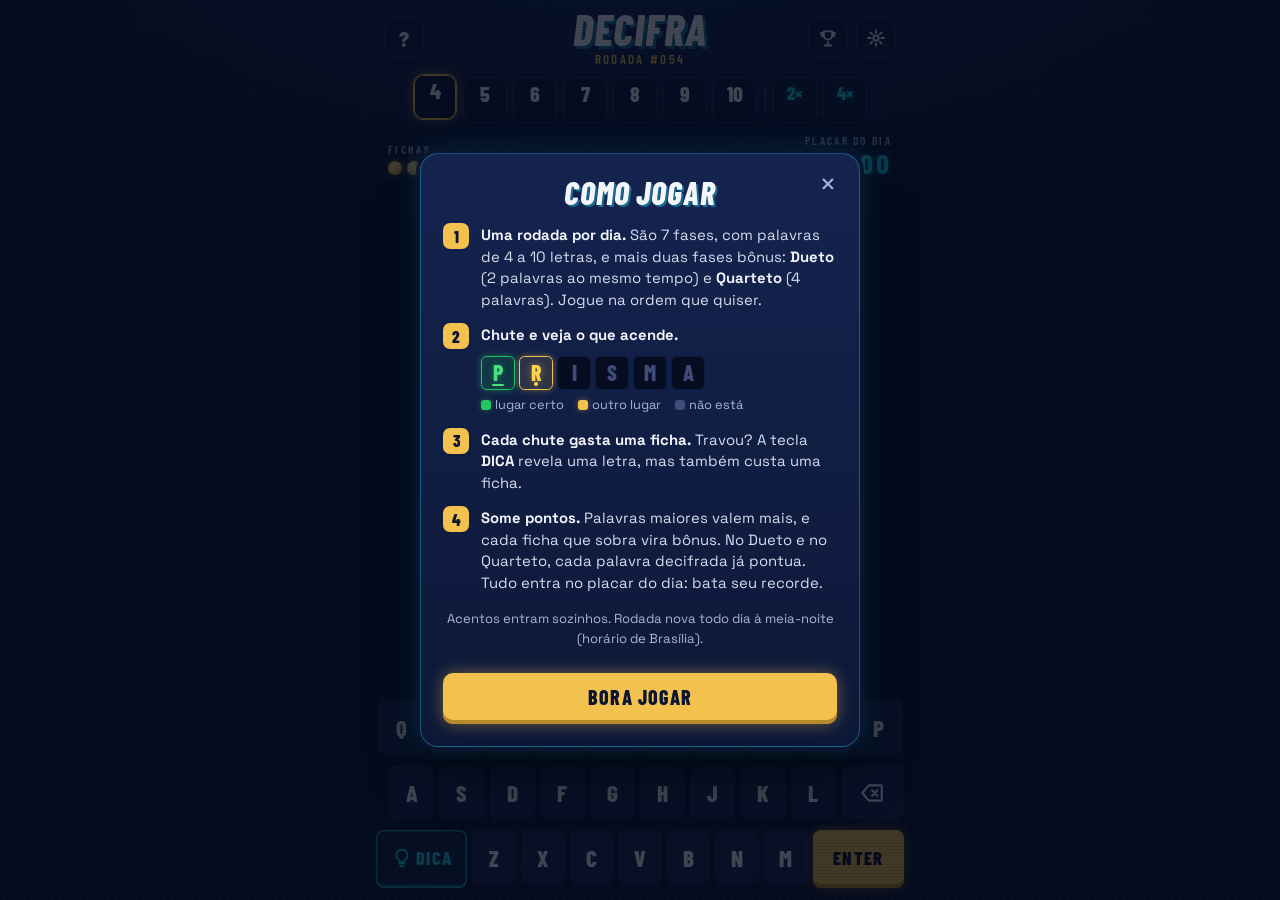
==== index.html @ 67ce30b9 "Dueto e Quarteto como fases bônus e sons de teclado satisfatórios - Fases bônus Dueto (2 palavras, 7" ====
<!doctype html>
<html lang="pt-BR">
<head>
<meta charset="utf-8">
<meta name="viewport" content="width=device-width, initial-scale=1, viewport-fit=cover">
<title>Decifra</title>
<meta name="description" content="Uma rodada por dia: decifre palavras de 4 a 10 letras, encare o Dueto e o Quarteto, gaste fichas, peça dicas e bata seu recorde.">
<meta name="theme-color" content="#0b1530">
<meta property="og:title" content="Decifra">
<meta property="og:description" content="Uma rodada por dia: decifre palavras de 4 a 10 letras e bata seu recorde.">
<link rel="icon" href="icone.svg" type="image/svg+xml">
<link rel="apple-touch-icon" href="icone-180.png">
<link rel="manifest" href="manifest.webmanifest">
<link rel="preconnect" href="https://fonts.googleapis.com">
<link rel="preconnect" href="https://fonts.gstatic.com" crossorigin>
<link rel="stylesheet" href="https://fonts.googleapis.com/css2?family=Barlow+Condensed:ital,wght@0,600;0,800;1,800&family=Space+Grotesk:wght@500;700&display=swap">
<link rel="stylesheet" href="css/estilo.css">
</head>
<body>
<header class="topo">
  <div class="topo-lado">
    <button class="icone" id="btn-ajuda" aria-label="Como jogar">?</button>
  </div>
  <div class="topo-centro">
    <h1 class="titulo">Decifra</h1>
    <span class="chip" id="chip">rodada #001</span>
  </div>
  <div class="topo-lado">
    <button class="icone" id="btn-historico" aria-label="Histórico">
      <svg viewBox="0 0 24 24" aria-hidden="true"><path d="M8 21h8M12 17v4M7 4h10v5a5 5 0 0 1-10 0zM7 6H4v1a3 3 0 0 0 3 3M17 6h3v1a3 3 0 0 1-3 3"/></svg>
    </button>
    <button class="icone" id="btn-ajustes" aria-label="Ajustes">
      <svg viewBox="0 0 24 24" aria-hidden="true"><circle cx="12" cy="12" r="3.2"/><path d="M12 2.5v3M12 18.5v3M2.5 12h3M18.5 12h3M5.3 5.3l2.1 2.1M16.6 16.6l2.1 2.1M5.3 18.7l2.1-2.1M16.6 7.4l2.1-2.1"/></svg>
    </button>
  </div>
</header>

<nav class="fases" id="fases" aria-label="Fases da rodada"></nav>

<div class="painel">
  <div class="painel-bloco">
    <span class="painel-rotulo">fichas</span>
    <span class="moedas" id="moedas" role="img"></span>
  </div>
  <div class="painel-bloco direita">
    <span class="painel-rotulo">placar do dia</span>
    <strong class="led" id="placar">00000</strong>
  </div>
</div>

<div class="aviso" id="aviso" role="status" aria-live="polite"></div>

<main class="area" id="area">
  <div class="tabuleiros" id="tabuleiros"></div>
</main>

<div class="teclado" id="teclado" aria-label="Teclado"></div>
<div class="leitor" id="leitor" aria-live="polite"></div>

<dialog id="dlg-ajuda" aria-labelledby="ajuda-titulo">
  <button class="fechar" aria-label="Fechar">×</button>
  <h2 id="ajuda-titulo" tabindex="-1" autofocus>Como jogar</h2>
  <ol class="passos">
    <li>
      <b>Uma rodada por dia.</b> São 7 fases, com palavras de 4 a 10 letras, e mais duas fases bônus: <b>Dueto</b> (2 palavras ao mesmo tempo) e <b>Quarteto</b> (4 palavras). Jogue na ordem que quiser.
    </li>
    <li>
      <b>Chute e veja o que acende.</b>
      <span class="exemplo" aria-label="Exemplo: P certa, R em outro lugar, I fora">
        <span class="peca certa">p</span><span class="peca lugar">r</span><span class="peca errada">i</span><span class="peca errada">s</span><span class="peca errada">m</span><span class="peca errada">a</span>
      </span>
      <span class="legenda"><span><i class="ponto certa"></i>lugar certo</span><span><i class="ponto lugar"></i>outro lugar</span><span><i class="ponto errada"></i>não está</span></span>
    </li>
    <li>
      <b>Cada chute gasta uma ficha.</b> Travou? A tecla <b>DICA</b> revela uma letra, mas também custa uma ficha.
    </li>
    <li>
      <b>Some pontos.</b> Palavras maiores valem mais, e cada ficha que sobra vira bônus. No Dueto e no Quarteto, cada palavra decifrada já pontua. Tudo entra no placar do dia: bata seu recorde.
    </li>
  </ol>
  <p class="nota">Acentos entram sozinhos. Rodada nova todo dia à meia-noite (horário de Brasília).</p>
  <button class="botao largo" id="btn-comecar">Bora jogar</button>
</dialog>

<dialog id="dlg-fase" class="resultado" aria-labelledby="res-titulo">
  <button class="fechar" aria-label="Fechar">×</button>
  <p class="res-rotulo" id="res-rotulo">fase 2 · 5 letras</p>
  <h2 id="res-titulo" tabindex="-1" autofocus>Fase limpa!</h2>
  <div class="res-palavras" id="res-palavras"></div>
  <div class="res-pontos">
    <strong id="res-pontos">+0</strong>
    <span id="res-conta"></span>
  </div>
  <p class="res-detalhes" id="res-detalhes"></p>
  <div class="res-dia">
    <span>placar do dia</span>
    <strong class="led" id="res-dia">00000</strong>
    <em id="res-recorde" hidden>novo recorde!</em>
  </div>
  <div class="res-acoes">
    <button class="botao" id="btn-proxima">Próxima fase</button>
    <button class="botao secundario" id="btn-compartilhar">Compartilhar rodada</button>
  </div>
  <p class="res-nova">nova rodada em <span id="res-contagem">--:--:--</span></p>
</dialog>

<dialog id="dlg-historico" aria-labelledby="hist-titulo">
  <button class="fechar" aria-label="Fechar">×</button>
  <h2 id="hist-titulo" tabindex="-1" autofocus>Histórico</h2>
  <div class="recordes" id="hist-numeros"></div>
  <h3>Fase por fase</h3>
  <div class="por-fase" id="hist-fases"></div>
  <button class="botao secundario largo" id="btn-compartilhar-hist">Compartilhar rodada de hoje</button>
</dialog>

<dialog id="dlg-ajustes" aria-labelledby="ajustes-titulo">
  <button class="fechar" aria-label="Fechar">×</button>
  <h2 id="ajustes-titulo" tabindex="-1" autofocus>Ajustes</h2>
  <label class="opcao">
    <span><b>Sons</b><small>Efeitos de fliperama ao digitar, acender as letras e passar de fase.</small></span>
    <input type="checkbox" id="opt-sons" role="switch">
  </label>
  <label class="opcao">
    <span><b>Alto contraste</b><small>Laranja e azul no lugar de verde e dourado.</small></span>
    <input type="checkbox" id="opt-contraste" role="switch">
  </label>
  <label class="opcao">
    <span><b>Enter à esquerda</b><small>Troca de lado as teclas ENTER e DICA.</small></span>
    <input type="checkbox" id="opt-enter" role="switch">
  </label>
  <p class="creditos">Lista de palavras: <a href="https://github.com/fserb/pt-br" target="_blank" rel="noopener">fserb/pt-br</a> (MIT).</p>
</dialog>

<script src="js/logica.js"></script>
<script src="js/som.js"></script>
<script src="js/app.js"></script>
</body>
</html>
---- css/estilo.css ----
/* Decifra — visual "placar": azul-noite, dourado e fonte condensada,
   com um toque de fliperama (peças de LED, brilho ciano, linhas de tela e números de painel). */
:root {
  --noite: #0b1530;
  --painel: #13214a;
  --linha-borda: #24366e;
  --tecla: #1a2a57;
  --tecla-fundo: #0e1838;
  --texto: #f3f5fa;
  --texto-suave: #a9b4d6;
  --texto-apagado: #3f4c78;

  --certa: #22c55e;
  --certa-letra: #4ade80;
  --certa-fundo: rgba(22, 163, 74, .16);
  --certa-brilho: rgba(34, 197, 94, .45);
  --lugar: #f2c14e;
  --lugar-letra: #fcd34d;
  --lugar-fundo: rgba(242, 193, 78, .13);
  --lugar-brilho: rgba(242, 193, 78, .42);
  --perdeu: #f87171;

  --neon: #22d3ee;
  --neon-brilho: rgba(34, 211, 238, .45);
  --ouro: #f2c14e;

  --peca: 56px;
  --vao: 6px;
  --fonte-placar: "Barlow Condensed", "Arial Narrow", system-ui, sans-serif;
  --fonte: "Space Grotesk", system-ui, -apple-system, "Segoe UI", sans-serif;
}
.contraste {
  --certa: #f97316;
  --certa-letra: #fdba74;
  --certa-fundo: rgba(249, 115, 22, .16);
  --certa-brilho: rgba(249, 115, 22, .5);
  --lugar: #38bdf8;
  --lugar-letra: #7dd3fc;
  --lugar-fundo: rgba(56, 189, 248, .14);
  --lugar-brilho: rgba(56, 189, 248, .45);
}

* { box-sizing: border-box; }
html, body { height: 100%; }
body {
  margin: 0;
  color: var(--texto);
  font-family: var(--fonte);
  background-color: var(--noite);
  /* Luz de estádio vindo de cima + grade de pontos de painel de LED */
  background-image:
    radial-gradient(ellipse 90% 55% at 50% -12%, rgba(42, 91, 216, .38), transparent 70%),
    radial-gradient(rgba(255, 255, 255, .045) 1px, transparent 1.3px);
  background-size: 100% 100%, 7px 7px;
  display: flex;
  flex-direction: column;
  align-items: center;
  height: 100dvh;
  overflow: hidden;
  -webkit-tap-highlight-color: transparent;
  user-select: none;
  -webkit-user-select: none;
  padding: env(safe-area-inset-top) env(safe-area-inset-right) env(safe-area-inset-bottom) env(safe-area-inset-left);
}
/* Linhas de tela de fliperama, bem de leve */
body::after {
  content: "";
  position: fixed;
  inset: 0;
  pointer-events: none;
  background: repeating-linear-gradient(to bottom, rgba(0, 0, 0, .16) 0 1px, transparent 1px 3px);
  opacity: .45;
  z-index: 100;
}
button { font: inherit; color: inherit; }

/* ---------- Topo ---------- */
.topo {
  width: 100%;
  max-width: 540px;
  display: grid;
  grid-template-columns: 1fr auto 1fr;
  align-items: center;
  padding: 10px 14px 0;
}
.topo-lado { display: flex; gap: 8px; }
.topo-lado:last-child { justify-content: flex-end; }
.topo-centro { display: flex; flex-direction: column; align-items: center; gap: 2px; }
.titulo {
  margin: 0;
  font-family: var(--fonte-placar);
  font-style: italic;
  font-weight: 800;
  font-size: clamp(2rem, 8.5vw, 2.7rem);
  line-height: .9;
  letter-spacing: .02em;
  text-transform: uppercase;
  text-shadow: 3px 3px 0 rgba(34, 211, 238, .45);
}
.chip {
  font-family: var(--fonte-placar);
  font-weight: 600;
  font-size: .82rem;
  letter-spacing: .18em;
  text-transform: uppercase;
  color: var(--ouro);
}
.icone {
  width: 40px;
  height: 40px;
  border: 1.5px solid var(--linha-borda);
  border-radius: 10px;
  background: rgba(19, 33, 74, .6);
  cursor: pointer;
  display: grid;
  place-items: center;
  font-family: var(--fonte-placar);
  font-size: 1.35rem;
  font-weight: 800;
  padding: 0;
  transition: border-color .15s, box-shadow .15s, color .15s;
}
.icone:hover, .icone:focus-visible { border-color: var(--neon); color: var(--neon); box-shadow: 0 0 12px var(--neon-brilho); outline: none; }
.icone svg { width: 20px; height: 20px; fill: none; stroke: currentColor; stroke-width: 2.2; stroke-linecap: round; stroke-linejoin: round; }

/* ---------- Fases da rodada ---------- */
.fases { width: 100%; max-width: 540px; display: flex; gap: 6px; justify-content: center; padding: 10px 12px 2px; }
.fase {
  position: relative;
  flex: 1 1 0;
  min-width: 0;
  max-width: 44px;
  height: 46px;
  border: 1.5px solid var(--linha-borda);
  border-radius: 10px;
  background: rgba(14, 24, 56, .75);
  cursor: pointer;
  display: flex;
  flex-direction: column;
  align-items: center;
  justify-content: center;
  padding: 0;
  transition: transform .15s, border-color .15s, box-shadow .15s;
}
.fase strong { font-family: var(--fonte-placar); font-weight: 800; font-size: 1.35rem; line-height: 1; }
.fase .marca { font-size: .65rem; font-weight: 700; height: .8rem; line-height: .8rem; }
.fase:hover { border-color: #3a54a8; }
.fase.andando { border-color: rgba(34, 211, 238, .55); }
.fase.andando .marca { color: var(--neon); }
.fase.limpa { border-color: var(--certa); background: var(--certa-fundo); }
.fase.limpa strong, .fase.limpa .marca { color: var(--certa-letra); }
.fase.perdida { border-color: rgba(248, 113, 113, .5); }
.fase.perdida strong { color: var(--texto-suave); }
.fase.perdida .marca { color: var(--perdeu); }
.fases .divisor { flex: none; width: 2px; margin: 8px 1px; border-radius: 1px; background: var(--linha-borda); }
.fase.bonus strong { font-size: 1.15rem; color: var(--neon); text-shadow: 0 0 8px var(--neon-brilho); }
.fase.bonus.limpa strong { color: var(--certa-letra); text-shadow: none; }
.fase.atual { transform: translateY(-3px); border-color: var(--ouro); box-shadow: 0 0 14px var(--lugar-brilho), inset 0 0 0 1px var(--ouro); }

/* ---------- Painel: fichas e placar ---------- */
.painel {
  width: 100%;
  max-width: 540px;
  display: flex;
  justify-content: space-between;
  align-items: flex-end;
  padding: 8px 18px 0;
}
.painel-bloco { display: flex; flex-direction: column; gap: 4px; }
.painel-bloco.direita { align-items: flex-end; }
.painel-rotulo { font-family: var(--fonte-placar); font-weight: 600; font-size: .72rem; letter-spacing: .2em; text-transform: uppercase; color: var(--texto-suave); }
.moedas { display: flex; gap: 5px; height: 16px; align-items: center; }
.moeda {
  width: 14px;
  height: 14px;
  border-radius: 50%;
  background: radial-gradient(circle at 35% 30%, #ffe8a3, var(--ouro) 55%, #b8892a);
  box-shadow: 0 0 8px var(--lugar-brilho);
  transition: transform .2s, opacity .2s;
}
.moeda.gasta { background: transparent; box-shadow: inset 0 0 0 2px var(--linha-borda); }
.led {
  font-family: var(--fonte-placar);
  font-weight: 800;
  font-size: 1.6rem;
  line-height: 1;
  letter-spacing: .12em;
  font-variant-numeric: tabular-nums;
  color: var(--neon);
  text-shadow: 0 0 10px var(--neon-brilho);
}

/* ---------- Aviso ---------- */
.aviso { min-height: 42px; display: flex; align-items: center; justify-content: center; padding: 4px 16px; text-align: center; }
.aviso span {
  font-family: var(--fonte-placar);
  font-weight: 800;
  font-size: 1.15rem;
  letter-spacing: .06em;
  text-transform: uppercase;
  color: var(--noite);
  background: var(--ouro);
  padding: 4px 18px;
  border-radius: 6px;
  box-shadow: 0 0 18px var(--lugar-brilho), 0 3px 0 #b8892a;
  animation: entra .25s cubic-bezier(.2, 1.4, .4, 1);
}
@keyframes entra { from { opacity: 0; transform: translateY(-8px) scale(.9); } }

/* ---------- Tabuleiro: peças de LED ---------- */
.area { flex: 1; min-height: 0; width: 100%; display: flex; align-items: center; justify-content: center; padding: 0 12px; }
.tabuleiros { display: grid; gap: calc(var(--vao) * 4); }
.tabuleiros[data-n="2"], .tabuleiros[data-n="4"] { grid-template-columns: repeat(2, auto); }
.tabuleiros.carregando { opacity: .4; }
.tabuleiro { display: grid; gap: var(--vao); align-content: start; }
.linha { display: grid; grid-template-columns: repeat(var(--colunas), var(--peca)); gap: var(--vao); }
/* Linhas futuras não aparecem: o tabuleiro vai se formando conforme você joga */
.linha.oculta { visibility: hidden; }

.peca {
  position: relative;
  width: var(--peca);
  height: var(--peca);
  border-radius: calc(var(--peca) * .16);
  display: flex;
  align-items: center;
  justify-content: center;
  font-family: var(--fonte-placar);
  font-weight: 800;
  font-size: calc(var(--peca) * .64);
  line-height: 1;
  text-transform: uppercase;
  color: var(--texto);
  border: max(1.5px, calc(var(--peca) * .04)) solid var(--linha-borda);
  background: rgba(19, 33, 74, .45);
}
.linha.ativa .peca { border-color: #3a54a8; cursor: pointer; }
.linha.ativa .peca.cheia { border-color: #7d93d8; animation: digita .12s ease-out; }
/* Cursor de fliperama */
.linha.ativa .peca.cursor { border-color: var(--neon); box-shadow: 0 0 calc(var(--peca) * .22) var(--neon-brilho), inset 0 0 calc(var(--peca) * .14) rgba(34, 211, 238, .2); }
.linha.ativa .peca.cursor::before {
  content: "";
  position: absolute;
  left: 25%;
  right: 25%;
  bottom: 14%;
  height: max(2px, calc(var(--peca) * .05));
  background: var(--neon);
  border-radius: 2px;
  animation: pisca 1s steps(2, start) infinite;
}
@keyframes pisca { to { visibility: hidden; } }
/* Letra revelada pela dica: tracejado ciano */
.peca.dica.fantasma { opacity: .5; }
.peca.dica { border-style: dashed; border-color: var(--neon) !important; color: var(--neon); text-shadow: 0 0 10px var(--neon-brilho); background: rgba(34, 211, 238, .07); }

/* Resultado: a letra acende; um traço embaixo = lugar certo, um ponto = outro lugar */
.peca.certa { background: var(--certa-fundo); border-color: var(--certa); color: var(--certa-letra); text-shadow: 0 0 calc(var(--peca) * .18) var(--certa-brilho); box-shadow: inset 0 0 calc(var(--peca) * .25) var(--certa-fundo), 0 0 calc(var(--peca) * .22) var(--certa-brilho); }
.peca.lugar { background: var(--lugar-fundo); border-color: var(--lugar); color: var(--lugar-letra); text-shadow: 0 0 calc(var(--peca) * .18) var(--lugar-brilho); box-shadow: 0 0 calc(var(--peca) * .2) var(--lugar-brilho); }
.peca.errada { background: rgba(6, 11, 28, .85); border-color: rgba(36, 54, 110, .35); color: var(--texto-apagado); }
.peca.certa::after, .peca.lugar::after {
  content: "";
  position: absolute;
  bottom: 9%;
  left: 50%;
  transform: translateX(-50%);
  border-radius: 3px;
}
.peca.certa::after { width: 38%; height: max(2px, calc(var(--peca) * .055)); background: var(--certa-letra); box-shadow: 0 0 6px var(--certa-brilho); }
.peca.lugar::after { width: max(4px, calc(var(--peca) * .1)); height: max(4px, calc(var(--peca) * .1)); border-radius: 50%; background: var(--lugar-letra); box-shadow: 0 0 6px var(--lugar-brilho); }
.miuda .peca { font-size: calc(var(--peca) * .72); border-width: 1.5px; }
.miuda .peca.certa::after, .miuda .peca.lugar::after { display: none; }
.peca.revelada { border-color: var(--perdeu); color: #fecaca; text-shadow: 0 0 10px rgba(248, 113, 113, .6); background: rgba(248, 113, 113, .08); }

.peca.acende { animation: acende .42s cubic-bezier(.2, 1.5, .4, 1) both; }
@keyframes acende {
  0% { transform: scale(.8); filter: brightness(2.6) saturate(.3); }
  55% { transform: scale(1.1); filter: brightness(1.5); }
  100% { transform: scale(1); filter: none; }
}
@keyframes digita { 50% { transform: scale(1.1); } }
.linha.treme { animation: treme .4s; }
@keyframes treme { 15%, 55% { transform: translateX(-8px); } 35%, 75% { transform: translateX(8px); } }
.peca.pula { animation: pula .6s cubic-bezier(.3, 1.6, .5, 1) both; }
@keyframes pula { 35% { transform: translateY(-38%) scale(1.06); } 65% { transform: translateY(6%); } }

/* ---------- Teclado (botões de fliperama) ---------- */
.teclado { width: 100%; max-width: 540px; display: flex; flex-direction: column; gap: 7px; padding: 10px 6px 12px; }
.fila { display: flex; gap: 5px; justify-content: center; }
.fila:nth-child(2) { padding-left: 2.5%; }
.tecla {
  position: relative;
  flex: 1;
  max-width: 48px;
  height: clamp(44px, 7.2dvh, 58px);
  border: none;
  border-radius: 8px;
  background: var(--tecla);
  box-shadow: inset 0 -4px 0 var(--tecla-fundo);
  font-family: var(--fonte-placar);
  font-size: clamp(1.15rem, 5vw, 1.45rem);
  font-weight: 800;
  text-transform: uppercase;
  cursor: pointer;
  padding: 0 0 3px;
  touch-action: manipulation;
  overflow: hidden;
  display: flex;
  align-items: center;
  justify-content: center;
  gap: 3px;
  transition: transform .05s, box-shadow .05s;
}
.tecla:active { transform: translateY(2px); }
.tecla svg { width: 22px; height: 22px; fill: none; stroke: currentColor; stroke-width: 2; stroke-linecap: round; stroke-linejoin: round; flex: none; }
.tecla.larga { max-width: 104px; flex: 2.1; font-size: clamp(.95rem, 4vw, 1.15rem); letter-spacing: .08em; }
.tecla.apagar { flex: 1.4; max-width: 70px; }
.tecla.apagar svg { width: 26px; height: 26px; }
.tecla.enter { background: var(--ouro); color: var(--noite); box-shadow: inset 0 -4px 0 #b8892a, 0 0 12px var(--lugar-brilho); }
.tecla.dica { background: rgba(34, 211, 238, .08); color: var(--neon); box-shadow: inset 0 0 0 1.5px rgba(34, 211, 238, .6), inset 0 -4px 0 rgba(34, 211, 238, .25); }
.tecla.dica.sem { opacity: .3; cursor: not-allowed; }
.tecla.certa { background: var(--certa-fundo); color: var(--certa-letra); box-shadow: inset 0 0 0 1.5px var(--certa), inset 0 -4px 0 var(--certa); text-shadow: 0 0 8px var(--certa-brilho); }
.tecla.lugar { background: var(--lugar-fundo); color: var(--lugar-letra); box-shadow: inset 0 0 0 1.5px var(--lugar), inset 0 -4px 0 var(--lugar); text-shadow: 0 0 8px var(--lugar-brilho); }
.tecla.errada { background: rgba(6, 11, 28, .7); color: var(--texto-apagado); box-shadow: none; }
.tecla .rotulo, .tecla svg { position: relative; z-index: 1; }
/* Dueto/Quarteto: cada pedaço da tecla mostra um tabuleiro */
.tecla .partes { position: absolute; inset: 0; display: grid; }
.tecla .partes[data-n="2"] { grid-template-columns: 1fr 1fr; }
.tecla .partes[data-n="4"] { grid-template-columns: 1fr 1fr; grid-template-rows: 1fr 1fr; }
.tecla .partes i.certa { background: var(--certa); opacity: .55; }
.tecla .partes i.lugar { background: var(--lugar); opacity: .55; }
.tecla .partes i.errada { background: rgba(6, 11, 28, .75); }
.tecla.toda-errada { color: var(--texto-apagado); }
.tecla.alguma { text-shadow: 0 1px 3px rgba(0, 0, 0, .8); }

/* ---------- Janelas ---------- */
dialog {
  background: linear-gradient(180deg, #14244f, #0d1838);
  color: var(--texto);
  border: 1px solid rgba(34, 211, 238, .35);
  border-radius: 18px;
  width: min(440px, calc(100vw - 24px));
  max-height: calc(100dvh - 32px);
  padding: 22px 22px 22px;
  box-shadow: 0 0 0 4px rgba(11, 21, 48, .9), 0 0 30px rgba(34, 211, 238, .18), 0 20px 50px rgba(0, 0, 0, .6);
  user-select: text;
  overflow-x: hidden;
}
dialog[open] { animation: entra .25s cubic-bezier(.2, 1.4, .4, 1); }
dialog::backdrop { background: rgba(4, 9, 24, .74); }
dialog h2 {
  margin: 0 0 16px;
  padding: 0 30px;
  text-align: center;
  font-family: var(--fonte-placar);
  font-weight: 800;
  font-style: italic;
  font-size: 2rem;
  line-height: 1;
  text-transform: uppercase;
  letter-spacing: .03em;
  text-shadow: 2px 2px 0 rgba(34, 211, 238, .4);
}
dialog h2:focus { outline: none; }
dialog h3 { margin: 20px 0 10px; font-family: var(--fonte-placar); font-weight: 800; font-size: .95rem; letter-spacing: .2em; text-align: center; text-transform: uppercase; color: var(--texto-suave); }
dialog p { line-height: 1.5; margin: 10px 0; font-size: .95rem; color: #d7ddf0; }
.fechar { position: absolute; top: 12px; right: 14px; background: none; border: none; font-size: 1.8rem; line-height: 1; cursor: pointer; color: var(--texto-suave); padding: 4px 8px; }
.fechar:hover { color: var(--neon); }

.botao {
  background: var(--ouro);
  color: var(--noite);
  border: none;
  border-radius: 10px;
  padding: 12px 12px 15px;
  font-family: var(--fonte-placar);
  font-size: clamp(1.05rem, 4.8vw, 1.25rem);
  font-weight: 800;
  letter-spacing: .06em;
  text-transform: uppercase;
  cursor: pointer;
  box-shadow: inset 0 -4px 0 #b8892a, 0 0 16px var(--lugar-brilho);
  transition: transform .05s;
}
.botao:active { transform: translateY(2px); }
.botao.secundario { background: transparent; color: var(--neon); box-shadow: inset 0 0 0 1.5px rgba(34, 211, 238, .6), inset 0 -4px 0 rgba(34, 211, 238, .2); }
.botao.largo { width: 100%; margin-top: 14px; }

/* Como jogar */
.passos { list-style: none; counter-reset: passo; padding: 0; margin: 0; display: grid; gap: 14px; }
.passos li { counter-increment: passo; position: relative; padding-left: 38px; line-height: 1.45; font-size: .93rem; color: #d7ddf0; }
.passos li::before {
  content: counter(passo);
  position: absolute;
  left: 0;
  top: -1px;
  width: 26px;
  height: 26px;
  border-radius: 7px;
  display: grid;
  place-items: center;
  font-family: var(--fonte-placar);
  font-weight: 800;
  font-size: 1.05rem;
  color: var(--noite);
  background: var(--ouro);
}
.passos b { color: var(--texto); }
.exemplo { display: flex; gap: 4px; margin: 10px 0 6px; --peca: 34px; }
.legenda { display: flex; flex-wrap: wrap; gap: 4px 14px; white-space: nowrap; font-size: .8rem; color: var(--texto-suave); align-items: center; }
.ponto { display: inline-block; width: 10px; height: 10px; border-radius: 3px; margin-right: 4px; vertical-align: -1px; }
.ponto.certa { background: var(--certa); box-shadow: 0 0 6px var(--certa-brilho); }
.ponto.lugar { background: var(--lugar); box-shadow: 0 0 6px var(--lugar-brilho); }
.ponto.errada { background: var(--texto-apagado); }
.nota { font-size: .82rem !important; color: var(--texto-suave) !important; text-align: center; margin-top: 16px !important; }

/* Fim de fase */
.resultado { text-align: center; }
.res-rotulo { margin: 0 0 6px !important; font-family: var(--fonte-placar); font-weight: 600; font-size: .85rem !important; letter-spacing: .22em; text-transform: uppercase; color: var(--texto-suave) !important; }
.resultado h2 { font-size: 2.6rem; color: var(--ouro); text-shadow: 3px 3px 0 rgba(34, 211, 238, .45), 0 0 24px var(--lugar-brilho); margin-bottom: 14px; }
.resultado.derrota h2 { color: var(--perdeu); text-shadow: 3px 3px 0 rgba(34, 211, 238, .3), 0 0 24px rgba(248, 113, 113, .4); }
.res-palavras { display: grid; gap: 6px; justify-content: center; }
.res-palavra { display: flex; justify-content: center; gap: 4px; --peca: min(38px, calc((100vw - 110px) / var(--colunas))); }
.res-palavras[data-n="4"] .res-palavra { --peca: 28px; }
.res-palavra .peca { animation: acende .42s cubic-bezier(.2, 1.5, .4, 1) both; }
.res-pontos { margin: 16px 0 4px; }
.res-pontos strong { display: block; font-family: var(--fonte-placar); font-weight: 800; font-size: 3.6rem; line-height: 1; color: var(--certa-letra); text-shadow: 0 0 22px var(--certa-brilho); font-variant-numeric: tabular-nums; }
.derrota .res-pontos strong { color: var(--texto-apagado); text-shadow: none; }
.res-pontos span { display: block; margin-top: 4px; font-size: .82rem; color: var(--texto-suave); }
.res-detalhes { font-size: .85rem !important; color: var(--texto-suave) !important; margin: 4px 0 14px !important; }
.res-dia { display: flex; align-items: center; justify-content: center; gap: 10px; flex-wrap: wrap; padding: 12px; border: 1px dashed var(--linha-borda); border-radius: 12px; }
.res-dia span { font-family: var(--fonte-placar); font-weight: 600; font-size: .8rem; letter-spacing: .2em; text-transform: uppercase; color: var(--texto-suave); }
.res-dia em { font-style: normal; font-family: var(--fonte-placar); font-weight: 800; font-size: .95rem; letter-spacing: .1em; text-transform: uppercase; color: var(--noite); background: var(--ouro); border-radius: 5px; padding: 2px 8px; animation: pisca-recorde .8s steps(2, start) 4; }
@keyframes pisca-recorde { to { opacity: .2; } }
.res-acoes { display: grid; gap: 8px; margin-top: 16px; }
.res-nova { font-size: .8rem !important; color: var(--texto-suave) !important; margin: 14px 0 0 !important; }
.res-nova span { font-family: var(--fonte-placar); font-weight: 800; font-size: 1rem; letter-spacing: .08em; color: var(--neon); }

/* Histórico */
.recordes { display: grid; grid-template-columns: 1fr 1fr; gap: 8px; }
.recordes > div { background: rgba(14, 24, 56, .7); border: 1px solid var(--linha-borda); border-radius: 12px; padding: 10px; text-align: center; }
.recordes strong { display: block; font-family: var(--fonte-placar); font-size: 2.1rem; font-weight: 800; line-height: 1; color: var(--ouro); text-shadow: 0 0 12px var(--lugar-brilho); }
.recordes span { display: block; margin-top: 4px; font-size: .7rem; text-transform: uppercase; letter-spacing: .08em; color: var(--texto-suave); }
.por-fase { display: grid; gap: 6px; }
.linha-fase { display: grid; grid-template-columns: 30px 1fr auto; grid-template-areas: "n t m" "n b b"; align-items: center; gap: 2px 10px; padding: 8px 10px; border-radius: 10px; background: rgba(14, 24, 56, .55); }
.linha-fase strong { grid-area: n; font-family: var(--fonte-placar); font-weight: 800; font-size: 1.6rem; color: var(--ouro); text-align: center; }
.linha-fase .texto { grid-area: t; font-size: .82rem; }
.linha-fase .melhor { grid-area: m; font-size: .72rem; color: var(--texto-suave); text-align: right; }
.medidor { grid-area: b; height: 6px; border-radius: 3px; background: var(--tecla-fundo); overflow: hidden; }
.medidor i { display: block; height: 100%; background: var(--certa); box-shadow: 0 0 8px var(--certa-brilho); }

/* Ajustes */
.opcao { display: flex; justify-content: space-between; align-items: center; gap: 16px; padding: 14px 0; border-bottom: 1px solid rgba(36, 54, 110, .7); cursor: pointer; }
.opcao b { font-family: var(--fonte-placar); font-size: 1.2rem; font-weight: 800; letter-spacing: .03em; text-transform: uppercase; }
.opcao small { display: block; color: var(--texto-suave); font-size: .8rem; margin-top: 2px; line-height: 1.4; }
.opcao input { appearance: none; -webkit-appearance: none; flex: none; width: 48px; height: 26px; border-radius: 13px; background: var(--tecla-fundo); border: 1.5px solid var(--linha-borda); position: relative; cursor: pointer; transition: background .2s, box-shadow .2s; margin: 0; }
.opcao input::after { content: ""; position: absolute; top: 2px; left: 2px; width: 19px; height: 19px; border-radius: 50%; background: var(--texto-suave); transition: transform .2s, background .2s; }
.opcao input:checked { background: var(--certa); border-color: var(--certa); box-shadow: 0 0 10px var(--certa-brilho); }
.opcao input:checked::after { transform: translateX(22px); background: #fff; }
.creditos { font-size: .78rem !important; color: var(--texto-suave) !important; text-align: center; margin-top: 18px !important; }
.creditos a { color: inherit; }

:focus-visible { outline: 2px solid var(--neon); outline-offset: 2px; }
.leitor { position: absolute; width: 1px; height: 1px; overflow: hidden; clip: rect(0 0 0 0); white-space: nowrap; }

@media (max-height: 680px) {
  .titulo { font-size: 1.8rem; }
  .fases { padding-top: 6px; }
  .fase { height: 38px; }
  .aviso { min-height: 34px; }
}
@media (max-width: 380px) {
  .fases { gap: 4px; padding-left: 8px; padding-right: 8px; }
  .fase strong { font-size: 1.15rem; }
  .fase.bonus strong { font-size: 1rem; }
}
@media (prefers-reduced-motion: reduce) {
  *, *::before, *::after { animation-duration: .01ms !important; animation-delay: 0ms !important; transition: none !important; }
}
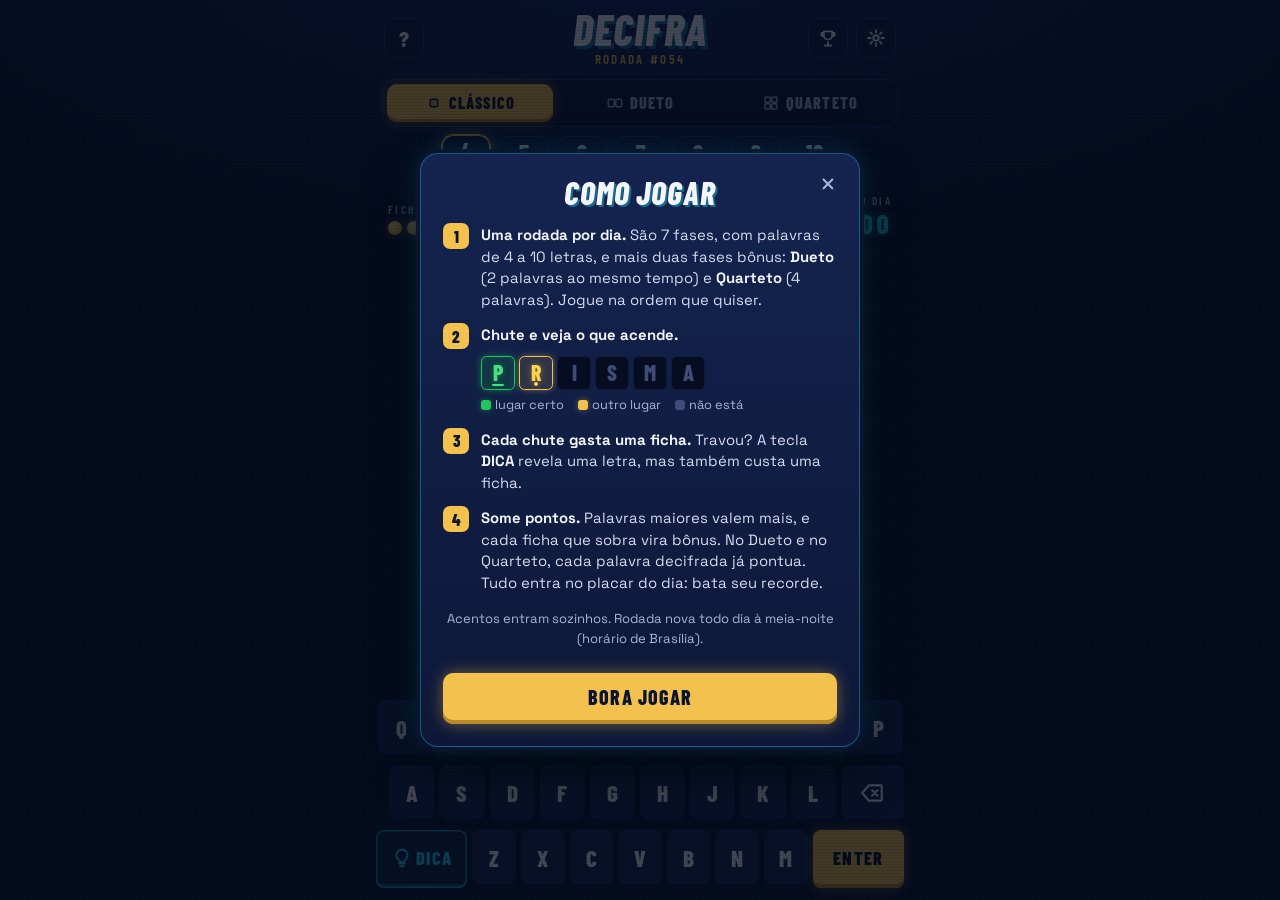
==== commit 6119656d: "Topo reorganizado: seletor Clássico/Dueto/Quarteto e peças que se ajustam - Seletor de modo com ícon" ====
--- a/index.html
+++ b/index.html
@@ -35,7 +35,12 @@
   </div>
 </header>
 
-<nav class="fases" id="fases" aria-label="Fases da rodada"></nav>
+<nav class="modos" id="modos" aria-label="Modo de jogo"></nav>
+
+<div class="subfaixa">
+  <nav class="fases" id="fases" aria-label="Fases do modo clássico"></nav>
+  <div class="bonus-info" id="bonus-info" hidden></div>
+</div>
 
 <div class="painel">
   <div class="painel-bloco">
@@ -48,9 +53,8 @@
   </div>
 </div>
 
-<div class="aviso" id="aviso" role="status" aria-live="polite"></div>
-
 <main class="area" id="area">
+  <div class="aviso" id="aviso" role="status" aria-live="polite"></div>
   <div class="tabuleiros" id="tabuleiros"></div>
 </main>
 
--- a/css/estilo.css
+++ b/css/estilo.css
@@ -123,16 +123,76 @@
 .icone:hover, .icone:focus-visible { border-color: var(--neon); color: var(--neon); box-shadow: 0 0 12px var(--neon-brilho); outline: none; }
 .icone svg { width: 20px; height: 20px; fill: none; stroke: currentColor; stroke-width: 2.2; stroke-linecap: round; stroke-linejoin: round; }
 
-/* ---------- Fases da rodada ---------- */
-.fases { width: 100%; max-width: 540px; display: flex; gap: 6px; justify-content: center; padding: 10px 12px 2px; }
+/* ---------- Modo de jogo: Clássico, Dueto, Quarteto ---------- */
+[hidden] { display: none !important; }
+.modos {
+  width: calc(100% - 24px);
+  max-width: 516px;
+  margin-top: 12px;
+  display: grid;
+  grid-template-columns: repeat(3, 1fr);
+  gap: 4px;
+  padding: 4px;
+  background: rgba(14, 24, 56, .8);
+  border: 1px solid var(--linha-borda);
+  border-radius: 14px;
+}
+.modo {
+  position: relative;
+  display: flex;
+  align-items: center;
+  justify-content: center;
+  gap: 6px;
+  height: 38px;
+  border: none;
+  border-radius: 10px;
+  background: transparent;
+  color: var(--texto-suave);
+  font-family: var(--fonte-placar);
+  font-weight: 800;
+  font-size: 1.02rem;
+  letter-spacing: .07em;
+  text-transform: uppercase;
+  cursor: pointer;
+  transition: color .15s, background .15s;
+}
+.modo svg { width: 18px; height: 18px; fill: none; stroke: currentColor; stroke-width: 2; flex: none; }
+.modo:hover { color: var(--texto); }
+.modo.atual { background: var(--ouro); color: var(--noite); box-shadow: 0 0 14px var(--lugar-brilho), inset 0 -3px 0 #b8892a; }
+.modo.atual svg { fill: rgba(11, 21, 48, .18); }
+/* Selo no canto: quantas fases do clássico já foram, ou se o bônus foi limpo/perdido */
+.modo .selo {
+  position: absolute;
+  top: -8px;
+  right: 4px;
+  font-style: normal;
+  font-family: var(--fonte);
+  font-size: .62rem;
+  font-weight: 700;
+  letter-spacing: .02em;
+  line-height: 1;
+  padding: 3px 6px;
+  border-radius: 8px;
+  background: var(--tecla);
+  color: var(--texto-suave);
+  border: 1px solid var(--linha-borda);
+}
+.modo.limpa .selo { background: var(--certa); color: #04210f; border-color: var(--certa); }
+.modo.perdida .selo { background: #7f1d1d; color: #fecaca; border-color: #b91c1c; }
+.modo.andando .selo { color: var(--neon); border-color: rgba(34, 211, 238, .5); }
+
+/* Linha de baixo: fases do clássico (4 a 10 letras) ou a explicação do bônus */
+.subfaixa { width: 100%; max-width: 540px; height: 58px; display: flex; align-items: center; justify-content: center; padding: 6px 12px 0; transition: height .3s ease, padding .3s ease, opacity .2s; }
+.subfaixa.recolhida { height: 0; padding-top: 0; opacity: 0; overflow: hidden; pointer-events: none; }
+.fases { width: 100%; display: flex; gap: 8px; justify-content: center; }
 .fase {
   position: relative;
   flex: 1 1 0;
   min-width: 0;
-  max-width: 44px;
+  max-width: 50px;
   height: 46px;
   border: 1.5px solid var(--linha-borda);
-  border-radius: 10px;
+  border-radius: 12px;
   background: rgba(14, 24, 56, .75);
   cursor: pointer;
   display: flex;
@@ -142,7 +202,7 @@
   padding: 0;
   transition: transform .15s, border-color .15s, box-shadow .15s;
 }
-.fase strong { font-family: var(--fonte-placar); font-weight: 800; font-size: 1.35rem; line-height: 1; }
+.fase strong { font-family: var(--fonte-placar); font-weight: 800; font-size: 1.4rem; line-height: 1; }
 .fase .marca { font-size: .65rem; font-weight: 700; height: .8rem; line-height: .8rem; }
 .fase:hover { border-color: #3a54a8; }
 .fase.andando { border-color: rgba(34, 211, 238, .55); }
@@ -152,10 +212,22 @@
 .fase.perdida { border-color: rgba(248, 113, 113, .5); }
 .fase.perdida strong { color: var(--texto-suave); }
 .fase.perdida .marca { color: var(--perdeu); }
-.fases .divisor { flex: none; width: 2px; margin: 8px 1px; border-radius: 1px; background: var(--linha-borda); }
-.fase.bonus strong { font-size: 1.15rem; color: var(--neon); text-shadow: 0 0 8px var(--neon-brilho); }
-.fase.bonus.limpa strong { color: var(--certa-letra); text-shadow: none; }
-.fase.atual { transform: translateY(-3px); border-color: var(--ouro); box-shadow: 0 0 14px var(--lugar-brilho), inset 0 0 0 1px var(--ouro); }
+.fase.atual { transform: translateY(-2px); border-color: var(--ouro); box-shadow: 0 0 14px var(--lugar-brilho), inset 0 0 0 1px var(--ouro); }
+.bonus-info { width: 100%; display: flex; gap: 8px; justify-content: center; }
+.etiqueta {
+  flex: 1 1 0;
+  max-width: 130px;
+  height: 46px;
+  display: flex;
+  align-items: center;
+  justify-content: center;
+  gap: 6px;
+  border: 1.5px solid rgba(34, 211, 238, .45);
+  border-radius: 12px;
+  background: rgba(34, 211, 238, .06);
+}
+.etiqueta strong { font-family: var(--fonte-placar); font-weight: 800; font-size: 1.5rem; line-height: 1; color: var(--neon); text-shadow: 0 0 10px var(--neon-brilho); }
+.etiqueta span { font-family: var(--fonte-placar); font-weight: 600; font-size: .78rem; letter-spacing: .1em; line-height: 1.05; text-transform: uppercase; color: var(--texto-suave); max-width: 4.5em; }
 
 /* ---------- Painel: fichas e placar ---------- */
 .painel {
@@ -191,7 +263,8 @@
 }
 
 /* ---------- Aviso ---------- */
-.aviso { min-height: 42px; display: flex; align-items: center; justify-content: center; padding: 4px 16px; text-align: center; }
+/* Flutua por cima do tabuleiro, sem ocupar espaço */
+.aviso { position: absolute; top: 0; left: 0; right: 0; z-index: 20; pointer-events: none; display: flex; justify-content: center; padding: 0 16px; text-align: center; }
 .aviso span {
   font-family: var(--fonte-placar);
   font-weight: 800;
@@ -208,8 +281,12 @@
 @keyframes entra { from { opacity: 0; transform: translateY(-8px) scale(.9); } }
 
 /* ---------- Tabuleiro: peças de LED ---------- */
-.area { flex: 1; min-height: 0; width: 100%; display: flex; align-items: center; justify-content: center; padding: 0 12px; }
-.tabuleiros { display: grid; gap: calc(var(--vao) * 4); }
+.area { position: relative; flex: 1; min-height: 0; width: 100%; display: flex; align-items: center; justify-content: center; padding: 16px 12px 6px; }
+/* --peca registrada como comprimento para poder animar a mudança de tamanho */
+@property --peca { syntax: "<length>"; inherits: true; initial-value: 56px; }
+.tabuleiros { display: grid; gap: calc(var(--vao) * 4); align-items: start; transition: --peca .35s ease; }
+.tabuleiros:not([data-n="1"]) .linha.oculta { display: none; }
+.area:has(.tabuleiros:not([data-n="1"])) { align-items: flex-start; }
 .tabuleiros[data-n="2"], .tabuleiros[data-n="4"] { grid-template-columns: repeat(2, auto); }
 .tabuleiros.carregando { opacity: .4; }
 .tabuleiro { display: grid; gap: var(--vao); align-content: start; }
@@ -463,16 +540,18 @@
 :focus-visible { outline: 2px solid var(--neon); outline-offset: 2px; }
 .leitor { position: absolute; width: 1px; height: 1px; overflow: hidden; clip: rect(0 0 0 0); white-space: nowrap; }
 
-@media (max-height: 680px) {
+@media (max-height: 700px) {
   .titulo { font-size: 1.8rem; }
-  .fases { padding-top: 6px; }
-  .fase { height: 38px; }
-  .aviso { min-height: 34px; }
+  .modos { margin-top: 6px; }
+  .modo { height: 34px; }
+  .subfaixa { height: 50px; }
+  .fase, .etiqueta { height: 40px; }
 }
 @media (max-width: 380px) {
-  .fases { gap: 4px; padding-left: 8px; padding-right: 8px; }
-  .fase strong { font-size: 1.15rem; }
-  .fase.bonus strong { font-size: 1rem; }
+  .fases { gap: 5px; }
+  .fase strong { font-size: 1.2rem; }
+  .modo { font-size: .92rem; gap: 4px; letter-spacing: .04em; }
+  .modo svg { width: 15px; height: 15px; }
 }
 @media (prefers-reduced-motion: reduce) {
   *, *::before, *::after { animation-duration: .01ms !important; animation-delay: 0ms !important; transition: none !important; }
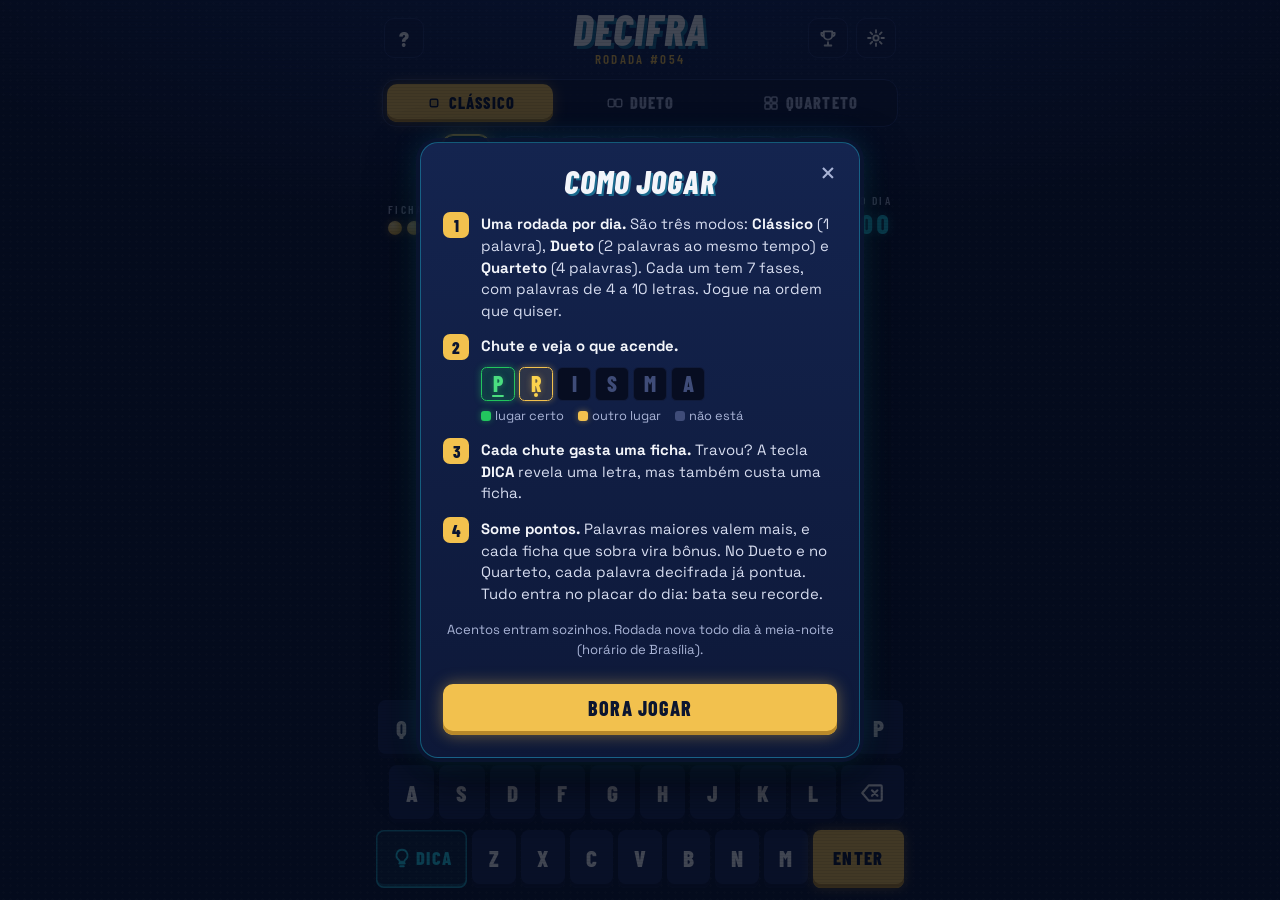
==== commit 352599d6: "Dueto e Quarteto com fases de 4 a 10 letras - Três modos (Clássico, Dueto, Quarteto), cada um com 7 " ====
--- a/index.html
+++ b/index.html
@@ -38,8 +38,7 @@
 <nav class="modos" id="modos" aria-label="Modo de jogo"></nav>
 
 <div class="subfaixa">
-  <nav class="fases" id="fases" aria-label="Fases do modo clássico"></nav>
-  <div class="bonus-info" id="bonus-info" hidden></div>
+  <nav class="fases" id="fases" aria-label="Fases do modo"></nav>
 </div>
 
 <div class="painel">
@@ -66,7 +65,7 @@
   <h2 id="ajuda-titulo" tabindex="-1" autofocus>Como jogar</h2>
   <ol class="passos">
     <li>
-      <b>Uma rodada por dia.</b> São 7 fases, com palavras de 4 a 10 letras, e mais duas fases bônus: <b>Dueto</b> (2 palavras ao mesmo tempo) e <b>Quarteto</b> (4 palavras). Jogue na ordem que quiser.
+      <b>Uma rodada por dia.</b> São três modos: <b>Clássico</b> (1 palavra), <b>Dueto</b> (2 palavras ao mesmo tempo) e <b>Quarteto</b> (4 palavras). Cada um tem 7 fases, com palavras de 4 a 10 letras. Jogue na ordem que quiser.
     </li>
     <li>
       <b>Chute e veja o que acende.</b>
--- a/css/estilo.css
+++ b/css/estilo.css
@@ -284,15 +284,24 @@
 .area { position: relative; flex: 1; min-height: 0; width: 100%; display: flex; align-items: center; justify-content: center; padding: 16px 12px 6px; }
 /* --peca registrada como comprimento para poder animar a mudança de tamanho */
 @property --peca { syntax: "<length>"; inherits: true; initial-value: 56px; }
-.tabuleiros { display: grid; gap: calc(var(--vao) * 4); align-items: start; transition: --peca .35s ease; }
-.tabuleiros:not([data-n="1"]) .linha.oculta { display: none; }
+.tabuleiros { display: grid; gap: var(--gap-tab, 0px); grid-template-columns: repeat(var(--cols, 1), auto); align-items: start; transition: --peca .35s ease; }
+/* Tabuleiro já decifrado não mostra as casas que sobraram */
+.tabuleiro.resolvido .linha.oculta { visibility: hidden; }
 .area:has(.tabuleiros:not([data-n="1"])) { align-items: flex-start; }
-.tabuleiros[data-n="2"], .tabuleiros[data-n="4"] { grid-template-columns: repeat(2, auto); }
 .tabuleiros.carregando { opacity: .4; }
 .tabuleiro { display: grid; gap: var(--vao); align-content: start; }
+/* Dueto/Quarteto: cada palavra num painel; o painel acende em verde quando ela é decifrada */
+.tabuleiros:not([data-n="1"]) .tabuleiro {
+  padding: var(--pad-tab, 0px);
+  background: rgba(14, 24, 56, .55);
+  border: 1px solid rgba(36, 54, 110, .75);
+  border-radius: calc(var(--peca) * .18 + var(--pad-tab, 0px));
+  transition: border-color .3s, box-shadow .3s;
+}
+.tabuleiros:not([data-n="1"]) .tabuleiro.resolvido { border-color: var(--certa); box-shadow: 0 0 18px var(--certa-brilho), inset 0 0 14px var(--certa-fundo); }
 .linha { display: grid; grid-template-columns: repeat(var(--colunas), var(--peca)); gap: var(--vao); }
-/* Linhas futuras não aparecem: o tabuleiro vai se formando conforme você joga */
-.linha.oculta { visibility: hidden; }
+/* Tentativas que ainda restam: casas apagadas, bem discretas */
+.linha.oculta .peca { background: rgba(19, 33, 74, .4); border-color: rgba(58, 84, 168, .5); border-style: dashed; }
 
 .peca {
   position: relative;
@@ -404,6 +413,7 @@
 .tecla .partes { position: absolute; inset: 0; display: grid; }
 .tecla .partes[data-n="2"] { grid-template-columns: 1fr 1fr; }
 .tecla .partes[data-n="4"] { grid-template-columns: 1fr 1fr; grid-template-rows: 1fr 1fr; }
+.teclado[data-layout="colunas"] .tecla .partes[data-n="4"] { grid-template-columns: repeat(4, 1fr); grid-template-rows: 1fr; }
 .tecla .partes i.certa { background: var(--certa); opacity: .55; }
 .tecla .partes i.lugar { background: var(--lugar); opacity: .55; }
 .tecla .partes i.errada { background: rgba(6, 11, 28, .75); }
@@ -556,3 +566,11 @@
 @media (prefers-reduced-motion: reduce) {
   *, *::before, *::after { animation-duration: .01ms !important; animation-delay: 0ms !important; transition: none !important; }
 }
+
+/* Histórico: grade modo × tamanho */
+.por-fase { display: grid; grid-template-columns: auto repeat(7, 1fr); gap: 4px; align-items: center; }
+.por-fase .cabeca { font-family: var(--fonte-placar); font-weight: 800; font-size: 1.05rem; text-align: center; color: var(--ouro); }
+.por-fase .modo-nome { font-family: var(--fonte-placar); font-weight: 800; font-size: .85rem; letter-spacing: .06em; text-transform: uppercase; color: var(--texto-suave); padding-right: 4px; }
+.por-fase .casa { height: 30px; display: grid; place-items: center; border-radius: 7px; background: rgba(14, 24, 56, .7); border: 1px solid var(--linha-borda); font-size: .72rem; font-weight: 700; color: var(--texto-apagado); }
+.por-fase .casa.ganhou { background: var(--certa-fundo); border-color: var(--certa); color: var(--certa-letra); }
+.por-fase .casa.perdeu { border-color: rgba(248, 113, 113, .5); color: var(--perdeu); }
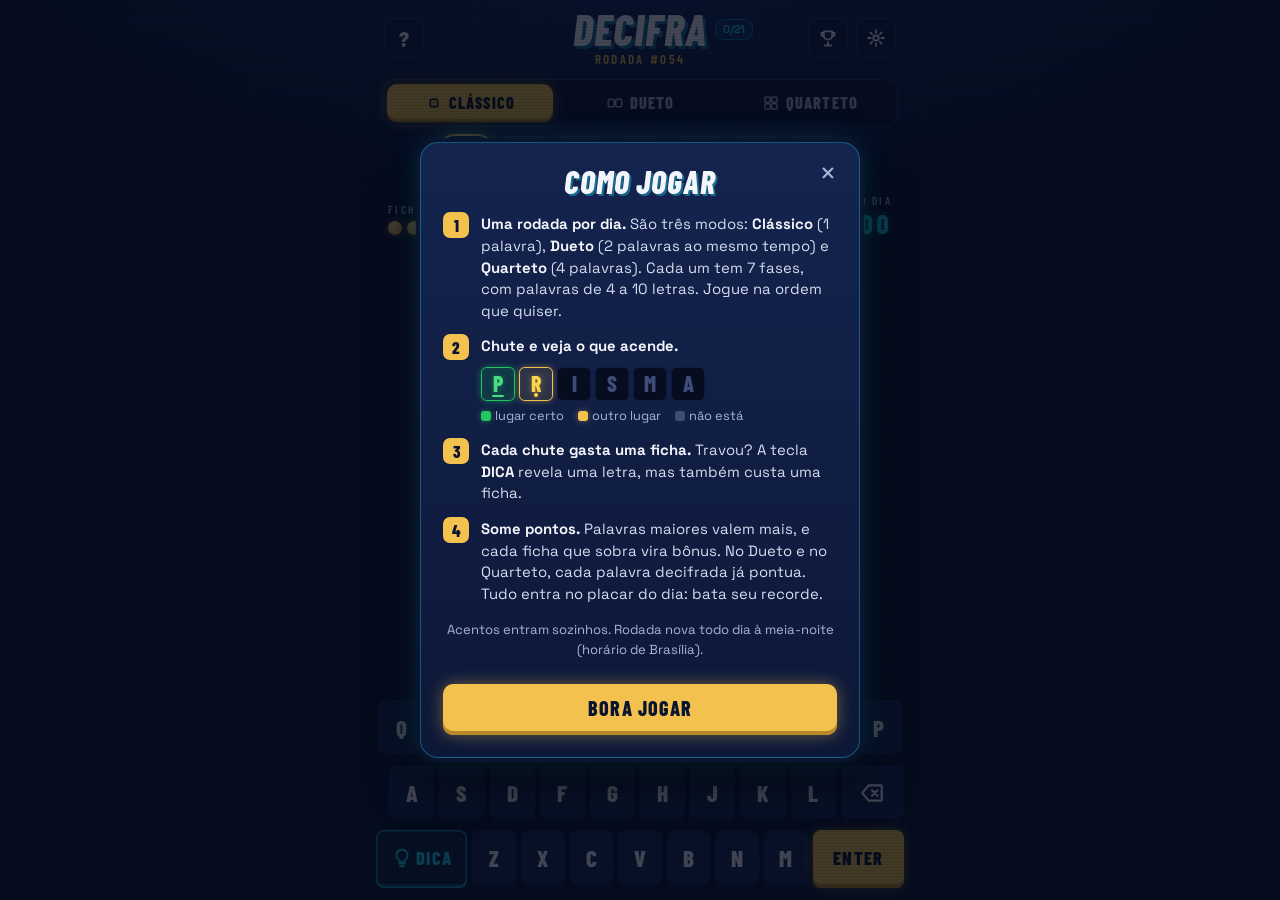
==== commit d6e56b9a: "Progresso da rodada ao lado do nome, no lugar dos selos dos modos" ====
--- a/index.html
+++ b/index.html
@@ -22,7 +22,7 @@
     <button class="icone" id="btn-ajuda" aria-label="Como jogar">?</button>
   </div>
   <div class="topo-centro">
-    <h1 class="titulo">Decifra</h1>
+    <div class="titulo-linha"><h1 class="titulo">Decifra</h1><span class="progresso" id="progresso" aria-label="Fases jogadas hoje">0/21</span></div>
     <span class="chip" id="chip">rodada #001</span>
   </div>
   <div class="topo-lado">
--- a/css/estilo.css
+++ b/css/estilo.css
@@ -414,6 +414,8 @@
 .tecla .partes[data-n="2"] { grid-template-columns: 1fr 1fr; }
 .tecla .partes[data-n="4"] { grid-template-columns: 1fr 1fr; grid-template-rows: 1fr 1fr; }
 .teclado[data-layout="colunas"] .tecla .partes[data-n="4"] { grid-template-columns: repeat(4, 1fr); grid-template-rows: 1fr; }
+.teclado[data-layout="linhas"] .tecla .partes { grid-template-columns: 1fr; grid-template-rows: repeat(var(--n, 2), 1fr); }
+.teclado[data-layout="linhas"] .tecla .partes[data-n="4"] { --n: 4; }
 .tecla .partes i.certa { background: var(--certa); opacity: .55; }
 .tecla .partes i.lugar { background: var(--lugar); opacity: .55; }
 .tecla .partes i.errada { background: rgba(6, 11, 28, .75); }
@@ -574,3 +576,36 @@
 .por-fase .casa { height: 30px; display: grid; place-items: center; border-radius: 7px; background: rgba(14, 24, 56, .7); border: 1px solid var(--linha-borda); font-size: .72rem; font-weight: 700; color: var(--texto-apagado); }
 .por-fase .casa.ganhou { background: var(--certa-fundo); border-color: var(--certa); color: var(--certa-letra); }
 .por-fase .casa.perdeu { border-color: rgba(248, 113, 113, .5); color: var(--perdeu); }
+
+/* Dueto/Quarteto em tela estreita: cada pixel de altura vai para as peças */
+@media (max-width: 600px) {
+  .apertado .topo { padding-top: 6px; }
+  .apertado .titulo { font-size: 1.7rem; }
+  .apertado .icone { width: 34px; height: 34px; }
+  .apertado .modos { margin-top: 6px; }
+  .apertado .modo { height: 32px; }
+  .apertado .subfaixa { height: 46px; padding-top: 4px; }
+  .apertado .fase { height: 38px; }
+  .apertado .painel { padding-top: 2px; }
+  .apertado .area { padding-top: 8px; padding-bottom: 2px; }
+  .apertado .teclado { gap: 5px; padding-top: 6px; padding-bottom: 8px; }
+  .apertado .tecla { height: clamp(40px, 6dvh, 48px); }
+}
+
+/* Progresso da rodada ao lado do nome */
+.titulo-linha { position: relative; display: flex; align-items: center; justify-content: center; }
+.progresso {
+  position: absolute;
+  left: 100%;
+  margin-left: 8px;
+  font-family: var(--fonte);
+  font-size: .68rem;
+  font-weight: 700;
+  line-height: 1;
+  padding: 4px 7px;
+  border-radius: 9px;
+  color: var(--neon);
+  background: rgba(34, 211, 238, .08);
+  border: 1px solid rgba(34, 211, 238, .5);
+  white-space: nowrap;
+}
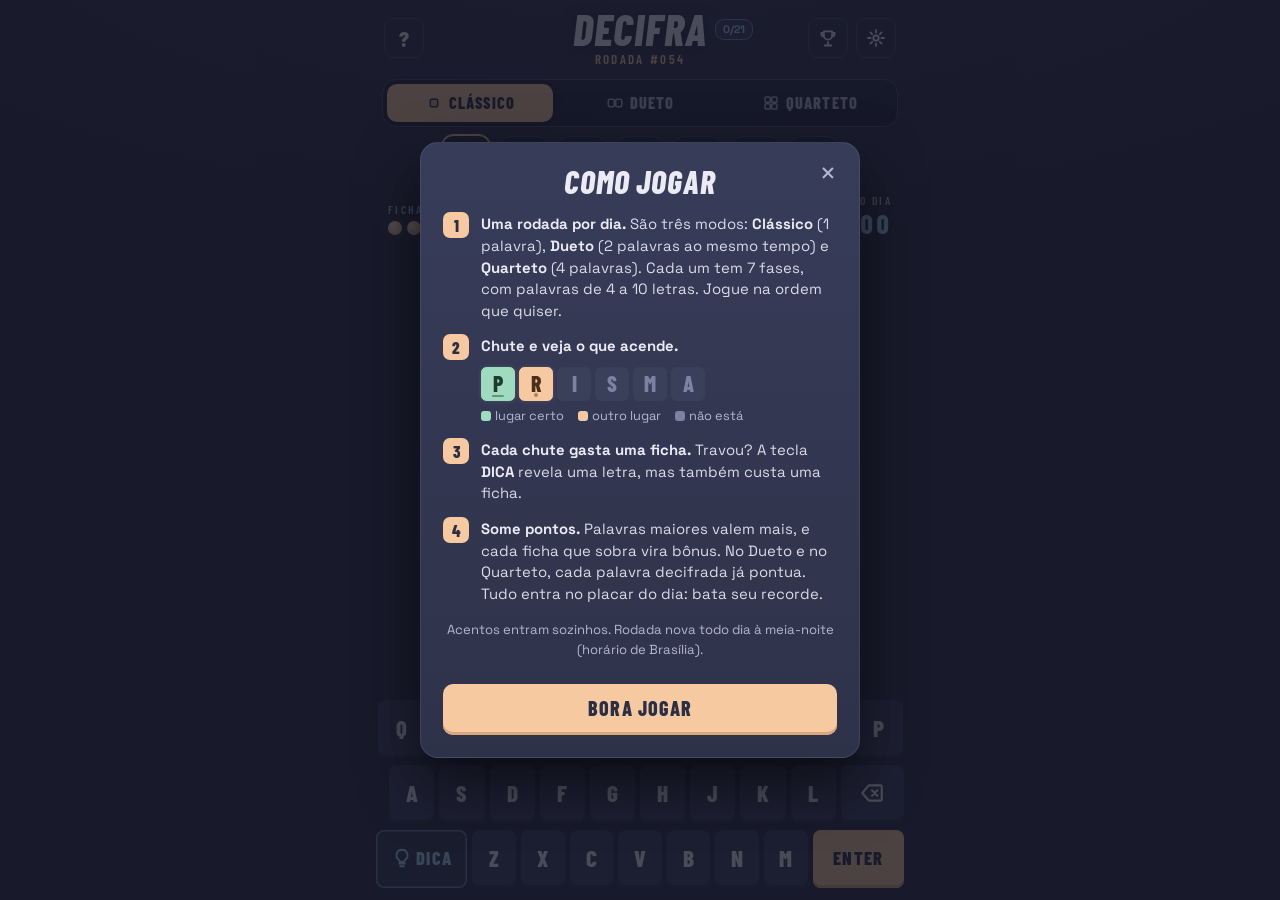
==== commit 708fa38c: "Paleta Noite pastel - Fundo azul-acinzentado suave, menta para letra certa e pêssego para letra   em" ====
--- a/index.html
+++ b/index.html
@@ -5,7 +5,7 @@
 <meta name="viewport" content="width=device-width, initial-scale=1, viewport-fit=cover">
 <title>Decifra</title>
 <meta name="description" content="Uma rodada por dia: decifre palavras de 4 a 10 letras, encare o Dueto e o Quarteto, gaste fichas, peça dicas e bata seu recorde.">
-<meta name="theme-color" content="#0b1530">
+<meta name="theme-color" content="#2b2f45">
 <meta property="og:title" content="Decifra">
 <meta property="og:description" content="Uma rodada por dia: decifre palavras de 4 a 10 letras e bata seu recorde.">
 <link rel="icon" href="icone.svg" type="image/svg+xml">
--- a/css/estilo.css
+++ b/css/estilo.css
@@ -1,28 +1,33 @@
 /* Decifra — visual "placar": azul-noite, dourado e fonte condensada,
-   com um toque de fliperama (peças de LED, brilho ciano, linhas de tela e números de painel). */
+   com um toque de fliperama (peças que acendem e números de painel), em acabamento limpo. */
 :root {
-  --noite: #0b1530;
-  --painel: #13214a;
-  --linha-borda: #24366e;
-  --tecla: #1a2a57;
-  --tecla-fundo: #0e1838;
-  --texto: #f3f5fa;
-  --texto-suave: #a9b4d6;
-  --texto-apagado: #3f4c78;
-
-  --certa: #22c55e;
-  --certa-letra: #4ade80;
-  --certa-fundo: rgba(22, 163, 74, .16);
-  --certa-brilho: rgba(34, 197, 94, .45);
-  --lugar: #f2c14e;
-  --lugar-letra: #fcd34d;
-  --lugar-fundo: rgba(242, 193, 78, .13);
-  --lugar-brilho: rgba(242, 193, 78, .42);
-  --perdeu: #f87171;
-
-  --neon: #22d3ee;
-  --neon-brilho: rgba(34, 211, 238, .45);
-  --ouro: #f2c14e;
+  /* Paleta "Noite pastel": fundo escuro e suave, cores claras e calmas */
+  --noite: #2b2f45;
+  --painel: #343954;
+  --linha-borda: #4a5072;
+  --tecla: #3d4260;
+  --tecla-fundo: #30344d;
+  --texto: #eceaf5;
+  --texto-suave: #b4b7d0;
+  --texto-apagado: #7d82a3;
+
+  --certa: #9fdcbf;          /* menta: letra no lugar certo */
+  --certa-texto: #1f3b30;    /* texto escuro sobre a menta */
+  --certa-letra: #a9e3c7;    /* menta para texto sobre o fundo escuro */
+  --certa-fundo: rgba(159, 220, 191, .16);
+  --certa-brilho: rgba(159, 220, 191, .18);
+  --lugar: #f6c9a0;          /* pêssego: letra em outro lugar */
+  --lugar-texto: #4a3018;
+  --lugar-letra: #f8d2b0;
+  --lugar-fundo: rgba(246, 201, 160, .14);
+  --lugar-brilho: rgba(246, 201, 160, .16);
+  --errada: #3a3f5a;
+  --perdeu: #f2a7a7;
+
+  --neon: #a5d4f2;           /* azul-céu: cursor, dica e placar */
+  --neon-brilho: rgba(165, 212, 242, .18);
+  --ouro: #f6c9a0;           /* destaque de botões e avisos */
+  --ouro-fundo: #d9a77c;
 
   --peca: 56px;
   --vao: 6px;
@@ -30,14 +35,16 @@
   --fonte: "Space Grotesk", system-ui, -apple-system, "Segoe UI", sans-serif;
 }
 .contraste {
-  --certa: #f97316;
-  --certa-letra: #fdba74;
-  --certa-fundo: rgba(249, 115, 22, .16);
-  --certa-brilho: rgba(249, 115, 22, .5);
-  --lugar: #38bdf8;
-  --lugar-letra: #7dd3fc;
-  --lugar-fundo: rgba(56, 189, 248, .14);
-  --lugar-brilho: rgba(56, 189, 248, .45);
+  --certa: #f5a15c;
+  --certa-texto: #3d1f06;
+  --certa-letra: #f8b98a;
+  --certa-fundo: rgba(245, 161, 92, .18);
+  --certa-brilho: rgba(245, 161, 92, .22);
+  --lugar: #7cc4f0;
+  --lugar-texto: #0d2f45;
+  --lugar-letra: #a3d6f5;
+  --lugar-fundo: rgba(124, 196, 240, .16);
+  --lugar-brilho: rgba(124, 196, 240, .2);
 }
 
 * { box-sizing: border-box; }
@@ -47,11 +54,9 @@
   color: var(--texto);
   font-family: var(--fonte);
   background-color: var(--noite);
-  /* Luz de estádio vindo de cima + grade de pontos de painel de LED */
-  background-image:
-    radial-gradient(ellipse 90% 55% at 50% -12%, rgba(42, 91, 216, .38), transparent 70%),
-    radial-gradient(rgba(255, 255, 255, .045) 1px, transparent 1.3px);
-  background-size: 100% 100%, 7px 7px;
+  /* Luz suave vinda de cima, como num estádio à noite */
+  background-image: radial-gradient(ellipse 110% 60% at 50% -15%, rgba(170, 160, 230, .14), transparent 70%);
+  background-attachment: fixed;
   display: flex;
   flex-direction: column;
   align-items: center;
@@ -62,16 +67,6 @@
   -webkit-user-select: none;
   padding: env(safe-area-inset-top) env(safe-area-inset-right) env(safe-area-inset-bottom) env(safe-area-inset-left);
 }
-/* Linhas de tela de fliperama, bem de leve */
-body::after {
-  content: "";
-  position: fixed;
-  inset: 0;
-  pointer-events: none;
-  background: repeating-linear-gradient(to bottom, rgba(0, 0, 0, .16) 0 1px, transparent 1px 3px);
-  opacity: .45;
-  z-index: 100;
-}
 button { font: inherit; color: inherit; }
 
 /* ---------- Topo ---------- */
@@ -95,7 +90,7 @@
   line-height: .9;
   letter-spacing: .02em;
   text-transform: uppercase;
-  text-shadow: 3px 3px 0 rgba(34, 211, 238, .45);
+  text-shadow: 0 2px 14px rgba(0, 0, 0, .35);
 }
 .chip {
   font-family: var(--fonte-placar);
@@ -110,7 +105,7 @@
   height: 40px;
   border: 1.5px solid var(--linha-borda);
   border-radius: 10px;
-  background: rgba(19, 33, 74, .6);
+  background: rgba(50, 55, 82, .6);
   cursor: pointer;
   display: grid;
   place-items: center;
@@ -120,7 +115,7 @@
   padding: 0;
   transition: border-color .15s, box-shadow .15s, color .15s;
 }
-.icone:hover, .icone:focus-visible { border-color: var(--neon); color: var(--neon); box-shadow: 0 0 12px var(--neon-brilho); outline: none; }
+.icone:hover, .icone:focus-visible { border-color: var(--neon); color: var(--neon); outline: none; }
 .icone svg { width: 20px; height: 20px; fill: none; stroke: currentColor; stroke-width: 2.2; stroke-linecap: round; stroke-linejoin: round; }
 
 /* ---------- Modo de jogo: Clássico, Dueto, Quarteto ---------- */
@@ -133,7 +128,7 @@
   grid-template-columns: repeat(3, 1fr);
   gap: 4px;
   padding: 4px;
-  background: rgba(14, 24, 56, .8);
+  background: rgba(36, 40, 62, .8);
   border: 1px solid var(--linha-borda);
   border-radius: 14px;
 }
@@ -158,8 +153,8 @@
 }
 .modo svg { width: 18px; height: 18px; fill: none; stroke: currentColor; stroke-width: 2; flex: none; }
 .modo:hover { color: var(--texto); }
-.modo.atual { background: var(--ouro); color: var(--noite); box-shadow: 0 0 14px var(--lugar-brilho), inset 0 -3px 0 #b8892a; }
-.modo.atual svg { fill: rgba(11, 21, 48, .18); }
+.modo.atual { background: var(--ouro); color: var(--noite); box-shadow: 0 2px 10px rgba(0, 0, 0, .25); }
+.modo.atual svg { fill: rgba(43, 47, 69, .18); }
 /* Selo no canto: quantas fases do clássico já foram, ou se o bônus foi limpo/perdido */
 .modo .selo {
   position: absolute;
@@ -177,9 +172,9 @@
   color: var(--texto-suave);
   border: 1px solid var(--linha-borda);
 }
-.modo.limpa .selo { background: var(--certa); color: #04210f; border-color: var(--certa); }
-.modo.perdida .selo { background: #7f1d1d; color: #fecaca; border-color: #b91c1c; }
-.modo.andando .selo { color: var(--neon); border-color: rgba(34, 211, 238, .5); }
+.modo.limpa .selo { background: var(--certa); color: var(--certa-texto); border-color: var(--certa); }
+.modo.perdida .selo { background: #5a3f4e; color: #f8d4d4; border-color: #b98896; }
+.modo.andando .selo { color: var(--neon); border-color: rgba(165, 212, 242, .5); }
 
 /* Linha de baixo: fases do clássico (4 a 10 letras) ou a explicação do bônus */
 .subfaixa { width: 100%; max-width: 540px; height: 58px; display: flex; align-items: center; justify-content: center; padding: 6px 12px 0; transition: height .3s ease, padding .3s ease, opacity .2s; }
@@ -193,7 +188,7 @@
   height: 46px;
   border: 1.5px solid var(--linha-borda);
   border-radius: 12px;
-  background: rgba(14, 24, 56, .75);
+  background: rgba(36, 40, 62, .75);
   cursor: pointer;
   display: flex;
   flex-direction: column;
@@ -204,15 +199,15 @@
 }
 .fase strong { font-family: var(--fonte-placar); font-weight: 800; font-size: 1.4rem; line-height: 1; }
 .fase .marca { font-size: .65rem; font-weight: 700; height: .8rem; line-height: .8rem; }
-.fase:hover { border-color: #3a54a8; }
-.fase.andando { border-color: rgba(34, 211, 238, .55); }
+.fase:hover { border-color: #5c6290; }
+.fase.andando { border-color: rgba(165, 212, 242, .55); }
 .fase.andando .marca { color: var(--neon); }
 .fase.limpa { border-color: var(--certa); background: var(--certa-fundo); }
 .fase.limpa strong, .fase.limpa .marca { color: var(--certa-letra); }
-.fase.perdida { border-color: rgba(248, 113, 113, .5); }
+.fase.perdida { border-color: rgba(242, 167, 167, .5); }
 .fase.perdida strong { color: var(--texto-suave); }
 .fase.perdida .marca { color: var(--perdeu); }
-.fase.atual { transform: translateY(-2px); border-color: var(--ouro); box-shadow: 0 0 14px var(--lugar-brilho), inset 0 0 0 1px var(--ouro); }
+.fase.atual { transform: translateY(-2px); border-color: var(--ouro); box-shadow: inset 0 0 0 1px var(--ouro); }
 .bonus-info { width: 100%; display: flex; gap: 8px; justify-content: center; }
 .etiqueta {
   flex: 1 1 0;
@@ -222,11 +217,11 @@
   align-items: center;
   justify-content: center;
   gap: 6px;
-  border: 1.5px solid rgba(34, 211, 238, .45);
+  border: 1.5px solid rgba(165, 212, 242, .45);
   border-radius: 12px;
-  background: rgba(34, 211, 238, .06);
-}
-.etiqueta strong { font-family: var(--fonte-placar); font-weight: 800; font-size: 1.5rem; line-height: 1; color: var(--neon); text-shadow: 0 0 10px var(--neon-brilho); }
+  background: rgba(165, 212, 242, .06);
+}
+.etiqueta strong { font-family: var(--fonte-placar); font-weight: 800; font-size: 1.5rem; line-height: 1; color: var(--neon); }
 .etiqueta span { font-family: var(--fonte-placar); font-weight: 600; font-size: .78rem; letter-spacing: .1em; line-height: 1.05; text-transform: uppercase; color: var(--texto-suave); max-width: 4.5em; }
 
 /* ---------- Painel: fichas e placar ---------- */
@@ -246,7 +241,7 @@
   width: 14px;
   height: 14px;
   border-radius: 50%;
-  background: radial-gradient(circle at 35% 30%, #ffe8a3, var(--ouro) 55%, #b8892a);
+  background: radial-gradient(circle at 35% 30%, #fff1e2, var(--ouro) 55%, var(--ouro-fundo));
   box-shadow: 0 0 8px var(--lugar-brilho);
   transition: transform .2s, opacity .2s;
 }
@@ -259,7 +254,6 @@
   letter-spacing: .12em;
   font-variant-numeric: tabular-nums;
   color: var(--neon);
-  text-shadow: 0 0 10px var(--neon-brilho);
 }
 
 /* ---------- Aviso ---------- */
@@ -275,7 +269,7 @@
   background: var(--ouro);
   padding: 4px 18px;
   border-radius: 6px;
-  box-shadow: 0 0 18px var(--lugar-brilho), 0 3px 0 #b8892a;
+  box-shadow: 0 6px 20px rgba(0, 0, 0, .3);
   animation: entra .25s cubic-bezier(.2, 1.4, .4, 1);
 }
 @keyframes entra { from { opacity: 0; transform: translateY(-8px) scale(.9); } }
@@ -293,15 +287,15 @@
 /* Dueto/Quarteto: cada palavra num painel; o painel acende em verde quando ela é decifrada */
 .tabuleiros:not([data-n="1"]) .tabuleiro {
   padding: var(--pad-tab, 0px);
-  background: rgba(14, 24, 56, .55);
-  border: 1px solid rgba(36, 54, 110, .75);
+  background: rgba(36, 40, 62, .55);
+  border: 1px solid rgba(74, 80, 114, .75);
   border-radius: calc(var(--peca) * .18 + var(--pad-tab, 0px));
   transition: border-color .3s, box-shadow .3s;
 }
-.tabuleiros:not([data-n="1"]) .tabuleiro.resolvido { border-color: var(--certa); box-shadow: 0 0 18px var(--certa-brilho), inset 0 0 14px var(--certa-fundo); }
+.tabuleiros:not([data-n="1"]) .tabuleiro.resolvido { border-color: var(--certa); box-shadow: 0 0 16px var(--certa-brilho); }
 .linha { display: grid; grid-template-columns: repeat(var(--colunas), var(--peca)); gap: var(--vao); }
 /* Tentativas que ainda restam: casas apagadas, bem discretas */
-.linha.oculta .peca { background: rgba(19, 33, 74, .4); border-color: rgba(58, 84, 168, .5); border-style: dashed; }
+.linha.oculta .peca { background: rgba(50, 55, 82, .28); border-color: rgba(110, 116, 158, .28); }
 
 .peca {
   position: relative;
@@ -318,12 +312,12 @@
   text-transform: uppercase;
   color: var(--texto);
   border: max(1.5px, calc(var(--peca) * .04)) solid var(--linha-borda);
-  background: rgba(19, 33, 74, .45);
-}
-.linha.ativa .peca { border-color: #3a54a8; cursor: pointer; }
-.linha.ativa .peca.cheia { border-color: #7d93d8; animation: digita .12s ease-out; }
+  background: rgba(50, 55, 82, .45);
+}
+.linha.ativa .peca { border-color: #5c6290; cursor: pointer; }
+.linha.ativa .peca.cheia { border-color: #9399c2; animation: digita .12s ease-out; }
 /* Cursor de fliperama */
-.linha.ativa .peca.cursor { border-color: var(--neon); box-shadow: 0 0 calc(var(--peca) * .22) var(--neon-brilho), inset 0 0 calc(var(--peca) * .14) rgba(34, 211, 238, .2); }
+.linha.ativa .peca.cursor { border-color: var(--neon); box-shadow: 0 0 0 3px rgba(165, 212, 242, .14); }
 .linha.ativa .peca.cursor::before {
   content: "";
   position: absolute;
@@ -338,12 +332,12 @@
 @keyframes pisca { to { visibility: hidden; } }
 /* Letra revelada pela dica: tracejado ciano */
 .peca.dica.fantasma { opacity: .5; }
-.peca.dica { border-style: dashed; border-color: var(--neon) !important; color: var(--neon); text-shadow: 0 0 10px var(--neon-brilho); background: rgba(34, 211, 238, .07); }
+.peca.dica { border-style: dashed; border-color: var(--neon) !important; color: var(--neon); background: rgba(165, 212, 242, .07); }
 
 /* Resultado: a letra acende; um traço embaixo = lugar certo, um ponto = outro lugar */
-.peca.certa { background: var(--certa-fundo); border-color: var(--certa); color: var(--certa-letra); text-shadow: 0 0 calc(var(--peca) * .18) var(--certa-brilho); box-shadow: inset 0 0 calc(var(--peca) * .25) var(--certa-fundo), 0 0 calc(var(--peca) * .22) var(--certa-brilho); }
-.peca.lugar { background: var(--lugar-fundo); border-color: var(--lugar); color: var(--lugar-letra); text-shadow: 0 0 calc(var(--peca) * .18) var(--lugar-brilho); box-shadow: 0 0 calc(var(--peca) * .2) var(--lugar-brilho); }
-.peca.errada { background: rgba(6, 11, 28, .85); border-color: rgba(36, 54, 110, .35); color: var(--texto-apagado); }
+.peca.certa { background: var(--certa); border-color: var(--certa); color: var(--certa-texto); box-shadow: 0 0 calc(var(--peca) * .14) var(--certa-brilho); }
+.peca.lugar { background: var(--lugar); border-color: var(--lugar); color: var(--lugar-texto); box-shadow: 0 0 calc(var(--peca) * .14) var(--lugar-brilho); }
+.peca.errada { background: var(--errada); border-color: var(--errada); color: var(--texto-apagado); }
 .peca.certa::after, .peca.lugar::after {
   content: "";
   position: absolute;
@@ -352,11 +346,11 @@
   transform: translateX(-50%);
   border-radius: 3px;
 }
-.peca.certa::after { width: 38%; height: max(2px, calc(var(--peca) * .055)); background: var(--certa-letra); box-shadow: 0 0 6px var(--certa-brilho); }
-.peca.lugar::after { width: max(4px, calc(var(--peca) * .1)); height: max(4px, calc(var(--peca) * .1)); border-radius: 50%; background: var(--lugar-letra); box-shadow: 0 0 6px var(--lugar-brilho); }
+.peca.certa::after { width: 38%; height: max(2px, calc(var(--peca) * .055)); background: currentColor; opacity: .45; }
+.peca.lugar::after { width: max(4px, calc(var(--peca) * .1)); height: max(4px, calc(var(--peca) * .1)); border-radius: 50%; background: currentColor; opacity: .45; }
 .miuda .peca { font-size: calc(var(--peca) * .72); border-width: 1.5px; }
 .miuda .peca.certa::after, .miuda .peca.lugar::after { display: none; }
-.peca.revelada { border-color: var(--perdeu); color: #fecaca; text-shadow: 0 0 10px rgba(248, 113, 113, .6); background: rgba(248, 113, 113, .08); }
+.peca.revelada { border-color: var(--perdeu); color: #f8d4d4; background: rgba(242, 167, 167, .08); }
 
 .peca.acende { animation: acende .42s cubic-bezier(.2, 1.5, .4, 1) both; }
 @keyframes acende {
@@ -382,7 +376,7 @@
   border: none;
   border-radius: 8px;
   background: var(--tecla);
-  box-shadow: inset 0 -4px 0 var(--tecla-fundo);
+  box-shadow: inset 0 -3px 0 var(--tecla-fundo);
   font-family: var(--fonte-placar);
   font-size: clamp(1.15rem, 5vw, 1.45rem);
   font-weight: 800;
@@ -402,12 +396,12 @@
 .tecla.larga { max-width: 104px; flex: 2.1; font-size: clamp(.95rem, 4vw, 1.15rem); letter-spacing: .08em; }
 .tecla.apagar { flex: 1.4; max-width: 70px; }
 .tecla.apagar svg { width: 26px; height: 26px; }
-.tecla.enter { background: var(--ouro); color: var(--noite); box-shadow: inset 0 -4px 0 #b8892a, 0 0 12px var(--lugar-brilho); }
-.tecla.dica { background: rgba(34, 211, 238, .08); color: var(--neon); box-shadow: inset 0 0 0 1.5px rgba(34, 211, 238, .6), inset 0 -4px 0 rgba(34, 211, 238, .25); }
+.tecla.enter { background: var(--ouro); color: var(--noite); box-shadow: inset 0 -3px 0 var(--ouro-fundo); }
+.tecla.dica { background: rgba(165, 212, 242, .08); color: var(--neon); box-shadow: inset 0 0 0 1.5px rgba(165, 212, 242, .45); }
 .tecla.dica.sem { opacity: .3; cursor: not-allowed; }
-.tecla.certa { background: var(--certa-fundo); color: var(--certa-letra); box-shadow: inset 0 0 0 1.5px var(--certa), inset 0 -4px 0 var(--certa); text-shadow: 0 0 8px var(--certa-brilho); }
-.tecla.lugar { background: var(--lugar-fundo); color: var(--lugar-letra); box-shadow: inset 0 0 0 1.5px var(--lugar), inset 0 -4px 0 var(--lugar); text-shadow: 0 0 8px var(--lugar-brilho); }
-.tecla.errada { background: rgba(6, 11, 28, .7); color: var(--texto-apagado); box-shadow: none; }
+.tecla.certa { background: var(--certa); color: var(--certa-texto); box-shadow: inset 0 -3px 0 rgba(0, 0, 0, .14); }
+.tecla.lugar { background: var(--lugar); color: var(--lugar-texto); box-shadow: inset 0 -3px 0 rgba(0, 0, 0, .12); }
+.tecla.errada { background: rgba(30, 33, 52, .7); color: var(--texto-apagado); box-shadow: none; }
 .tecla .rotulo, .tecla svg { position: relative; z-index: 1; }
 /* Dueto/Quarteto: cada pedaço da tecla mostra um tabuleiro */
 .tecla .partes { position: absolute; inset: 0; display: grid; }
@@ -418,25 +412,25 @@
 .teclado[data-layout="linhas"] .tecla .partes[data-n="4"] { --n: 4; }
 .tecla .partes i.certa { background: var(--certa); opacity: .55; }
 .tecla .partes i.lugar { background: var(--lugar); opacity: .55; }
-.tecla .partes i.errada { background: rgba(6, 11, 28, .75); }
+.tecla .partes i.errada { background: rgba(30, 33, 52, .75); }
 .tecla.toda-errada { color: var(--texto-apagado); }
 .tecla.alguma { text-shadow: 0 1px 3px rgba(0, 0, 0, .8); }
 
 /* ---------- Janelas ---------- */
 dialog {
-  background: linear-gradient(180deg, #14244f, #0d1838);
+  background: linear-gradient(180deg, #373c59, #2e3249);
   color: var(--texto);
-  border: 1px solid rgba(34, 211, 238, .35);
+  border: 1px solid rgba(255, 255, 255, .08);
   border-radius: 18px;
   width: min(440px, calc(100vw - 24px));
   max-height: calc(100dvh - 32px);
   padding: 22px 22px 22px;
-  box-shadow: 0 0 0 4px rgba(11, 21, 48, .9), 0 0 30px rgba(34, 211, 238, .18), 0 20px 50px rgba(0, 0, 0, .6);
+  box-shadow: 0 24px 60px rgba(0, 0, 0, .55);
   user-select: text;
   overflow-x: hidden;
 }
 dialog[open] { animation: entra .25s cubic-bezier(.2, 1.4, .4, 1); }
-dialog::backdrop { background: rgba(4, 9, 24, .74); }
+dialog::backdrop { background: rgba(18, 20, 34, .74); }
 dialog h2 {
   margin: 0 0 16px;
   padding: 0 30px;
@@ -448,11 +442,10 @@
   line-height: 1;
   text-transform: uppercase;
   letter-spacing: .03em;
-  text-shadow: 2px 2px 0 rgba(34, 211, 238, .4);
 }
 dialog h2:focus { outline: none; }
 dialog h3 { margin: 20px 0 10px; font-family: var(--fonte-placar); font-weight: 800; font-size: .95rem; letter-spacing: .2em; text-align: center; text-transform: uppercase; color: var(--texto-suave); }
-dialog p { line-height: 1.5; margin: 10px 0; font-size: .95rem; color: #d7ddf0; }
+dialog p { line-height: 1.5; margin: 10px 0; font-size: .95rem; color: #dcdbea; }
 .fechar { position: absolute; top: 12px; right: 14px; background: none; border: none; font-size: 1.8rem; line-height: 1; cursor: pointer; color: var(--texto-suave); padding: 4px 8px; }
 .fechar:hover { color: var(--neon); }
 
@@ -468,16 +461,16 @@
   letter-spacing: .06em;
   text-transform: uppercase;
   cursor: pointer;
-  box-shadow: inset 0 -4px 0 #b8892a, 0 0 16px var(--lugar-brilho);
+  box-shadow: inset 0 -3px 0 var(--ouro-fundo);
   transition: transform .05s;
 }
 .botao:active { transform: translateY(2px); }
-.botao.secundario { background: transparent; color: var(--neon); box-shadow: inset 0 0 0 1.5px rgba(34, 211, 238, .6), inset 0 -4px 0 rgba(34, 211, 238, .2); }
+.botao.secundario { background: transparent; color: var(--neon); box-shadow: inset 0 0 0 1.5px rgba(165, 212, 242, .45); }
 .botao.largo { width: 100%; margin-top: 14px; }
 
 /* Como jogar */
 .passos { list-style: none; counter-reset: passo; padding: 0; margin: 0; display: grid; gap: 14px; }
-.passos li { counter-increment: passo; position: relative; padding-left: 38px; line-height: 1.45; font-size: .93rem; color: #d7ddf0; }
+.passos li { counter-increment: passo; position: relative; padding-left: 38px; line-height: 1.45; font-size: .93rem; color: #dcdbea; }
 .passos li::before {
   content: counter(passo);
   position: absolute;
@@ -498,26 +491,26 @@
 .exemplo { display: flex; gap: 4px; margin: 10px 0 6px; --peca: 34px; }
 .legenda { display: flex; flex-wrap: wrap; gap: 4px 14px; white-space: nowrap; font-size: .8rem; color: var(--texto-suave); align-items: center; }
 .ponto { display: inline-block; width: 10px; height: 10px; border-radius: 3px; margin-right: 4px; vertical-align: -1px; }
-.ponto.certa { background: var(--certa); box-shadow: 0 0 6px var(--certa-brilho); }
-.ponto.lugar { background: var(--lugar); box-shadow: 0 0 6px var(--lugar-brilho); }
+.ponto.certa { background: var(--certa); }
+.ponto.lugar { background: var(--lugar); }
 .ponto.errada { background: var(--texto-apagado); }
 .nota { font-size: .82rem !important; color: var(--texto-suave) !important; text-align: center; margin-top: 16px !important; }
 
 /* Fim de fase */
 .resultado { text-align: center; }
 .res-rotulo { margin: 0 0 6px !important; font-family: var(--fonte-placar); font-weight: 600; font-size: .85rem !important; letter-spacing: .22em; text-transform: uppercase; color: var(--texto-suave) !important; }
-.resultado h2 { font-size: 2.6rem; color: var(--ouro); text-shadow: 3px 3px 0 rgba(34, 211, 238, .45), 0 0 24px var(--lugar-brilho); margin-bottom: 14px; }
-.resultado.derrota h2 { color: var(--perdeu); text-shadow: 3px 3px 0 rgba(34, 211, 238, .3), 0 0 24px rgba(248, 113, 113, .4); }
+.resultado h2 { font-size: 2.6rem; color: var(--ouro); margin-bottom: 14px; }
+.resultado.derrota h2 { color: var(--perdeu); }
 .res-palavras { display: grid; gap: 6px; justify-content: center; }
 .res-palavra { display: flex; justify-content: center; gap: 4px; --peca: min(38px, calc((100vw - 110px) / var(--colunas))); }
 .res-palavras[data-n="4"] .res-palavra { --peca: 28px; }
 .res-palavra .peca { animation: acende .42s cubic-bezier(.2, 1.5, .4, 1) both; }
 .res-pontos { margin: 16px 0 4px; }
-.res-pontos strong { display: block; font-family: var(--fonte-placar); font-weight: 800; font-size: 3.6rem; line-height: 1; color: var(--certa-letra); text-shadow: 0 0 22px var(--certa-brilho); font-variant-numeric: tabular-nums; }
+.res-pontos strong { display: block; font-family: var(--fonte-placar); font-weight: 800; font-size: 3.6rem; line-height: 1; color: var(--certa-letra); font-variant-numeric: tabular-nums; }
 .derrota .res-pontos strong { color: var(--texto-apagado); text-shadow: none; }
 .res-pontos span { display: block; margin-top: 4px; font-size: .82rem; color: var(--texto-suave); }
 .res-detalhes { font-size: .85rem !important; color: var(--texto-suave) !important; margin: 4px 0 14px !important; }
-.res-dia { display: flex; align-items: center; justify-content: center; gap: 10px; flex-wrap: wrap; padding: 12px; border: 1px dashed var(--linha-borda); border-radius: 12px; }
+.res-dia { display: flex; align-items: center; justify-content: center; gap: 10px; flex-wrap: wrap; padding: 12px; border: 1px solid var(--linha-borda); border-radius: 12px; background: rgba(36, 40, 62, .5); }
 .res-dia span { font-family: var(--fonte-placar); font-weight: 600; font-size: .8rem; letter-spacing: .2em; text-transform: uppercase; color: var(--texto-suave); }
 .res-dia em { font-style: normal; font-family: var(--fonte-placar); font-weight: 800; font-size: .95rem; letter-spacing: .1em; text-transform: uppercase; color: var(--noite); background: var(--ouro); border-radius: 5px; padding: 2px 8px; animation: pisca-recorde .8s steps(2, start) 4; }
 @keyframes pisca-recorde { to { opacity: .2; } }
@@ -527,11 +520,11 @@
 
 /* Histórico */
 .recordes { display: grid; grid-template-columns: 1fr 1fr; gap: 8px; }
-.recordes > div { background: rgba(14, 24, 56, .7); border: 1px solid var(--linha-borda); border-radius: 12px; padding: 10px; text-align: center; }
-.recordes strong { display: block; font-family: var(--fonte-placar); font-size: 2.1rem; font-weight: 800; line-height: 1; color: var(--ouro); text-shadow: 0 0 12px var(--lugar-brilho); }
+.recordes > div { background: rgba(36, 40, 62, .7); border: 1px solid var(--linha-borda); border-radius: 12px; padding: 10px; text-align: center; }
+.recordes strong { display: block; font-family: var(--fonte-placar); font-size: 2.1rem; font-weight: 800; line-height: 1; color: var(--ouro); }
 .recordes span { display: block; margin-top: 4px; font-size: .7rem; text-transform: uppercase; letter-spacing: .08em; color: var(--texto-suave); }
 .por-fase { display: grid; gap: 6px; }
-.linha-fase { display: grid; grid-template-columns: 30px 1fr auto; grid-template-areas: "n t m" "n b b"; align-items: center; gap: 2px 10px; padding: 8px 10px; border-radius: 10px; background: rgba(14, 24, 56, .55); }
+.linha-fase { display: grid; grid-template-columns: 30px 1fr auto; grid-template-areas: "n t m" "n b b"; align-items: center; gap: 2px 10px; padding: 8px 10px; border-radius: 10px; background: rgba(36, 40, 62, .55); }
 .linha-fase strong { grid-area: n; font-family: var(--fonte-placar); font-weight: 800; font-size: 1.6rem; color: var(--ouro); text-align: center; }
 .linha-fase .texto { grid-area: t; font-size: .82rem; }
 .linha-fase .melhor { grid-area: m; font-size: .72rem; color: var(--texto-suave); text-align: right; }
@@ -539,7 +532,7 @@
 .medidor i { display: block; height: 100%; background: var(--certa); box-shadow: 0 0 8px var(--certa-brilho); }
 
 /* Ajustes */
-.opcao { display: flex; justify-content: space-between; align-items: center; gap: 16px; padding: 14px 0; border-bottom: 1px solid rgba(36, 54, 110, .7); cursor: pointer; }
+.opcao { display: flex; justify-content: space-between; align-items: center; gap: 16px; padding: 14px 0; border-bottom: 1px solid rgba(74, 80, 114, .7); cursor: pointer; }
 .opcao b { font-family: var(--fonte-placar); font-size: 1.2rem; font-weight: 800; letter-spacing: .03em; text-transform: uppercase; }
 .opcao small { display: block; color: var(--texto-suave); font-size: .8rem; margin-top: 2px; line-height: 1.4; }
 .opcao input { appearance: none; -webkit-appearance: none; flex: none; width: 48px; height: 26px; border-radius: 13px; background: var(--tecla-fundo); border: 1.5px solid var(--linha-borda); position: relative; cursor: pointer; transition: background .2s, box-shadow .2s; margin: 0; }
@@ -573,9 +566,9 @@
 .por-fase { display: grid; grid-template-columns: auto repeat(7, 1fr); gap: 4px; align-items: center; }
 .por-fase .cabeca { font-family: var(--fonte-placar); font-weight: 800; font-size: 1.05rem; text-align: center; color: var(--ouro); }
 .por-fase .modo-nome { font-family: var(--fonte-placar); font-weight: 800; font-size: .85rem; letter-spacing: .06em; text-transform: uppercase; color: var(--texto-suave); padding-right: 4px; }
-.por-fase .casa { height: 30px; display: grid; place-items: center; border-radius: 7px; background: rgba(14, 24, 56, .7); border: 1px solid var(--linha-borda); font-size: .72rem; font-weight: 700; color: var(--texto-apagado); }
+.por-fase .casa { height: 30px; display: grid; place-items: center; border-radius: 7px; background: rgba(36, 40, 62, .7); border: 1px solid var(--linha-borda); font-size: .72rem; font-weight: 700; color: var(--texto-apagado); }
 .por-fase .casa.ganhou { background: var(--certa-fundo); border-color: var(--certa); color: var(--certa-letra); }
-.por-fase .casa.perdeu { border-color: rgba(248, 113, 113, .5); color: var(--perdeu); }
+.por-fase .casa.perdeu { border-color: rgba(242, 167, 167, .5); color: var(--perdeu); }
 
 /* Dueto/Quarteto em tela estreita: cada pixel de altura vai para as peças */
 @media (max-width: 600px) {
@@ -605,7 +598,7 @@
   padding: 4px 7px;
   border-radius: 9px;
   color: var(--neon);
-  background: rgba(34, 211, 238, .08);
-  border: 1px solid rgba(34, 211, 238, .5);
+  background: rgba(165, 212, 242, .08);
+  border: 1px solid rgba(165, 212, 242, .5);
   white-space: nowrap;
 }
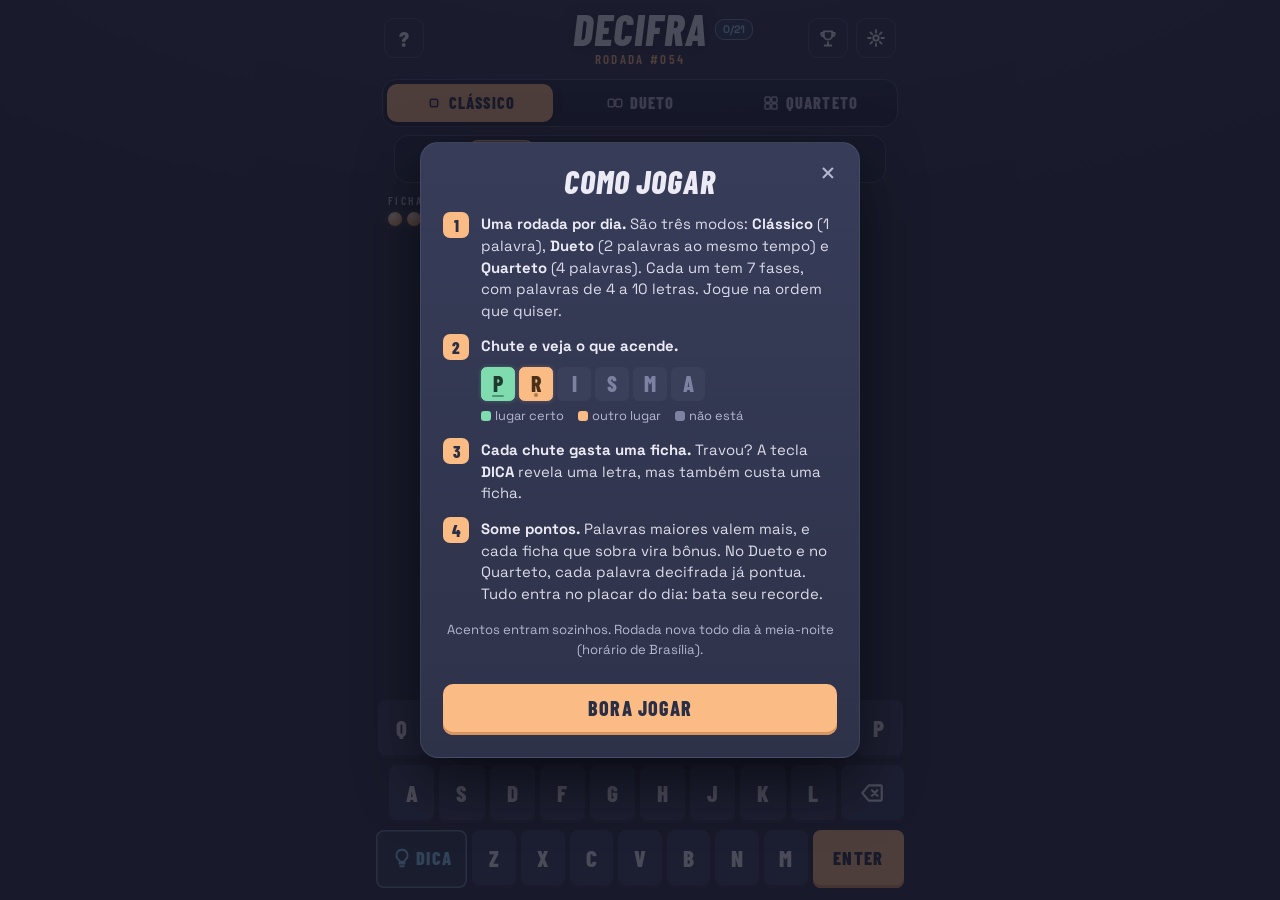
==== commit f5400f6a: "Abre sempre no Clássico de 5 letras, tamanhos em abas e sem placar no topo" ====
--- a/index.html
+++ b/index.html
@@ -38,17 +38,13 @@
 <nav class="modos" id="modos" aria-label="Modo de jogo"></nav>
 
 <div class="subfaixa">
-  <nav class="fases" id="fases" aria-label="Fases do modo"></nav>
+  <nav class="fases" id="fases" aria-label="Tamanho da palavra"></nav>
 </div>
 
 <div class="painel">
   <div class="painel-bloco">
     <span class="painel-rotulo">fichas</span>
     <span class="moedas" id="moedas" role="img"></span>
-  </div>
-  <div class="painel-bloco direita">
-    <span class="painel-rotulo">placar do dia</span>
-    <strong class="led" id="placar">00000</strong>
   </div>
 </div>
 
--- a/css/estilo.css
+++ b/css/estilo.css
@@ -11,23 +11,23 @@
   --texto-suave: #b4b7d0;
   --texto-apagado: #7d82a3;
 
-  --certa: #9fdcbf;          /* menta: letra no lugar certo */
+  --certa: #7fdcae;          /* menta: letra no lugar certo */
   --certa-texto: #1f3b30;    /* texto escuro sobre a menta */
-  --certa-letra: #a9e3c7;    /* menta para texto sobre o fundo escuro */
-  --certa-fundo: rgba(159, 220, 191, .16);
-  --certa-brilho: rgba(159, 220, 191, .18);
-  --lugar: #f6c9a0;          /* pêssego: letra em outro lugar */
+  --certa-letra: #8fe3ba;    /* menta para texto sobre o fundo escuro */
+  --certa-fundo: rgba(127, 220, 174, .18);
+  --certa-brilho: rgba(127, 220, 174, .3);
+  --lugar: #fbbb84;          /* pêssego: letra em outro lugar */
   --lugar-texto: #4a3018;
-  --lugar-letra: #f8d2b0;
-  --lugar-fundo: rgba(246, 201, 160, .14);
-  --lugar-brilho: rgba(246, 201, 160, .16);
+  --lugar-letra: #fcc79a;
+  --lugar-fundo: rgba(251, 187, 132, .16);
+  --lugar-brilho: rgba(251, 187, 132, .28);
   --errada: #3a3f5a;
-  --perdeu: #f2a7a7;
-
-  --neon: #a5d4f2;           /* azul-céu: cursor, dica e placar */
-  --neon-brilho: rgba(165, 212, 242, .18);
-  --ouro: #f6c9a0;           /* destaque de botões e avisos */
-  --ouro-fundo: #d9a77c;
+  --perdeu: #f59a9a;
+
+  --neon: #8ccbf5;           /* azul-céu: cursor, dica e placar */
+  --neon-brilho: rgba(140, 203, 245, .26);
+  --ouro: #fbbb84;           /* destaque de botões e avisos */
+  --ouro-fundo: #d9955e;
 
   --peca: 56px;
   --vao: 6px;
@@ -602,3 +602,23 @@
   border: 1px solid rgba(165, 212, 242, .5);
   white-space: nowrap;
 }
+
+/* Abas de tamanho da palavra (4 a 10), no mesmo estilo do seletor de modo */
+.fases {
+  width: calc(100% - 24px);
+  max-width: 516px;
+  gap: 2px;
+  padding: 4px;
+  background: rgba(36, 40, 62, .8);
+  border: 1px solid var(--linha-borda);
+  border-radius: 14px;
+}
+.fase { height: 38px; max-width: none; border: none; border-radius: 10px; background: transparent; }
+.fase strong { font-size: 1.25rem; color: var(--texto-suave); }
+.fase:hover strong { color: var(--texto); }
+.fase.atual { transform: none; background: var(--tecla); box-shadow: inset 0 0 0 1.5px var(--ouro); }
+.fase.atual strong { color: var(--ouro); }
+.fase.limpa, .fase.perdida, .fase.andando { background: transparent; }
+.fase.limpa.atual, .fase.perdida.atual, .fase.andando.atual { background: var(--tecla); }
+.subfaixa { justify-content: center; }
+.subfaixa .fases { margin: 0 auto; }
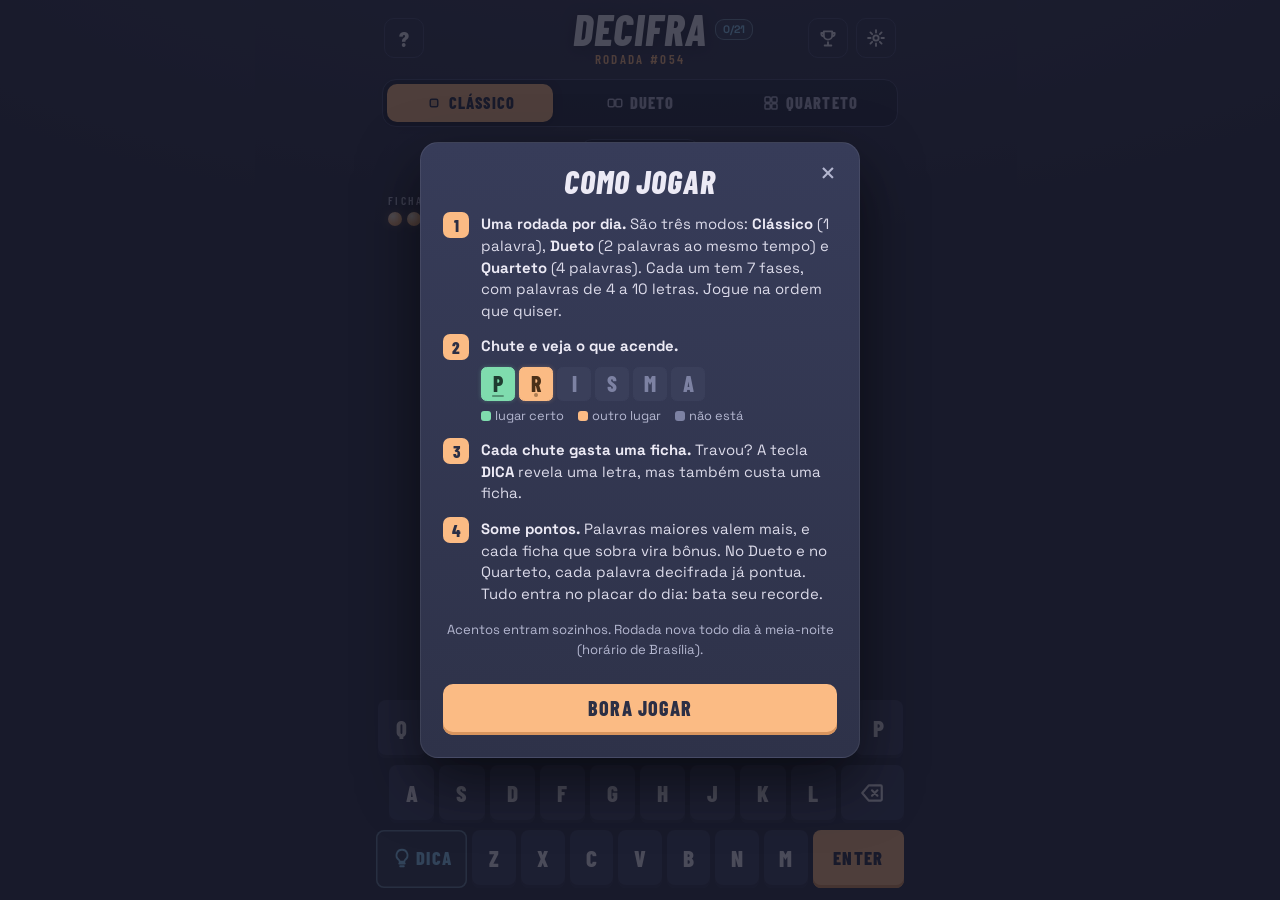
==== commit da2806cf: "Logo nova nos tons da Noite pastel: D sobre peça menta com peça pêssego" ====
--- a/index.html
+++ b/index.html
@@ -8,7 +8,7 @@
 <meta name="theme-color" content="#2b2f45">
 <meta property="og:title" content="Decifra">
 <meta property="og:description" content="Uma rodada por dia: decifre palavras de 4 a 10 letras e bata seu recorde.">
-<link rel="icon" href="icone.svg" type="image/svg+xml">
+<link rel="icon" href="icone-d.svg" type="image/svg+xml">
 <link rel="apple-touch-icon" href="icone-180.png">
 <link rel="manifest" href="manifest.webmanifest">
 <link rel="preconnect" href="https://fonts.googleapis.com">
--- a/css/estilo.css
+++ b/css/estilo.css
@@ -622,3 +622,39 @@
 .fase.limpa.atual, .fase.perdida.atual, .fase.andando.atual { background: var(--tecla); }
 .subfaixa { justify-content: center; }
 .subfaixa .fases { margin: 0 auto; }
+
+/* Seletor de tamanho: botão "5 letras ▾" com lista suspensa */
+.fases { position: relative; width: auto; background: none; border: none; padding: 0; justify-content: center; }
+.seletor-letras {
+  display: flex; align-items: baseline; gap: 6px;
+  height: 40px; padding: 0 16px;
+  border: 1px solid var(--linha-borda); border-radius: 12px;
+  background: rgba(36, 40, 62, .8); cursor: pointer;
+  font-family: var(--fonte-placar); text-transform: uppercase;
+}
+.seletor-letras:hover, .seletor-letras[aria-expanded="true"] { border-color: var(--ouro); }
+.seletor-letras strong { align-self: center; font-size: 1.5rem; font-weight: 800; color: var(--ouro); line-height: 1; }
+.seletor-letras span { align-self: center; font-size: .95rem; font-weight: 800; letter-spacing: .1em; color: var(--texto); }
+.seletor-letras .seta { align-self: center; font-style: normal; font-size: 1.25rem; line-height: 1; color: var(--texto-suave); transition: transform .2s; }
+.seletor-letras[aria-expanded="true"] .seta { transform: rotate(180deg); }
+.lista-letras {
+  position: absolute; top: calc(100% + 6px); left: 50%; transform: translateX(-50%);
+  z-index: 40; min-width: 190px; padding: 6px;
+  display: grid; gap: 2px;
+  background: #373c59; border: 1px solid var(--linha-borda); border-radius: 14px;
+  box-shadow: 0 16px 40px rgba(0, 0, 0, .45);
+}
+.opcao-letras {
+  display: flex; align-items: center; gap: 8px; height: 38px; padding: 0 12px;
+  border: none; border-radius: 9px; background: transparent; cursor: pointer;
+  font-family: var(--fonte-placar); text-transform: uppercase; color: var(--texto);
+}
+.opcao-letras:hover { background: var(--tecla); }
+.opcao-letras strong { width: 1.4em; font-size: 1.3rem; font-weight: 800; text-align: right; }
+.opcao-letras span { font-size: .9rem; font-weight: 600; letter-spacing: .1em; color: var(--texto-suave); }
+.opcao-letras .marca { margin-left: auto; font-style: normal; font-family: var(--fonte); font-size: .8rem; font-weight: 700; }
+.opcao-letras.atual { background: var(--tecla); box-shadow: inset 0 0 0 1.5px var(--ouro); }
+.opcao-letras.atual strong { color: var(--ouro); }
+.opcao-letras.limpa .marca { color: var(--certa-letra); }
+.opcao-letras.perdida .marca { color: var(--perdeu); }
+.opcao-letras.andando .marca { color: var(--neon); }
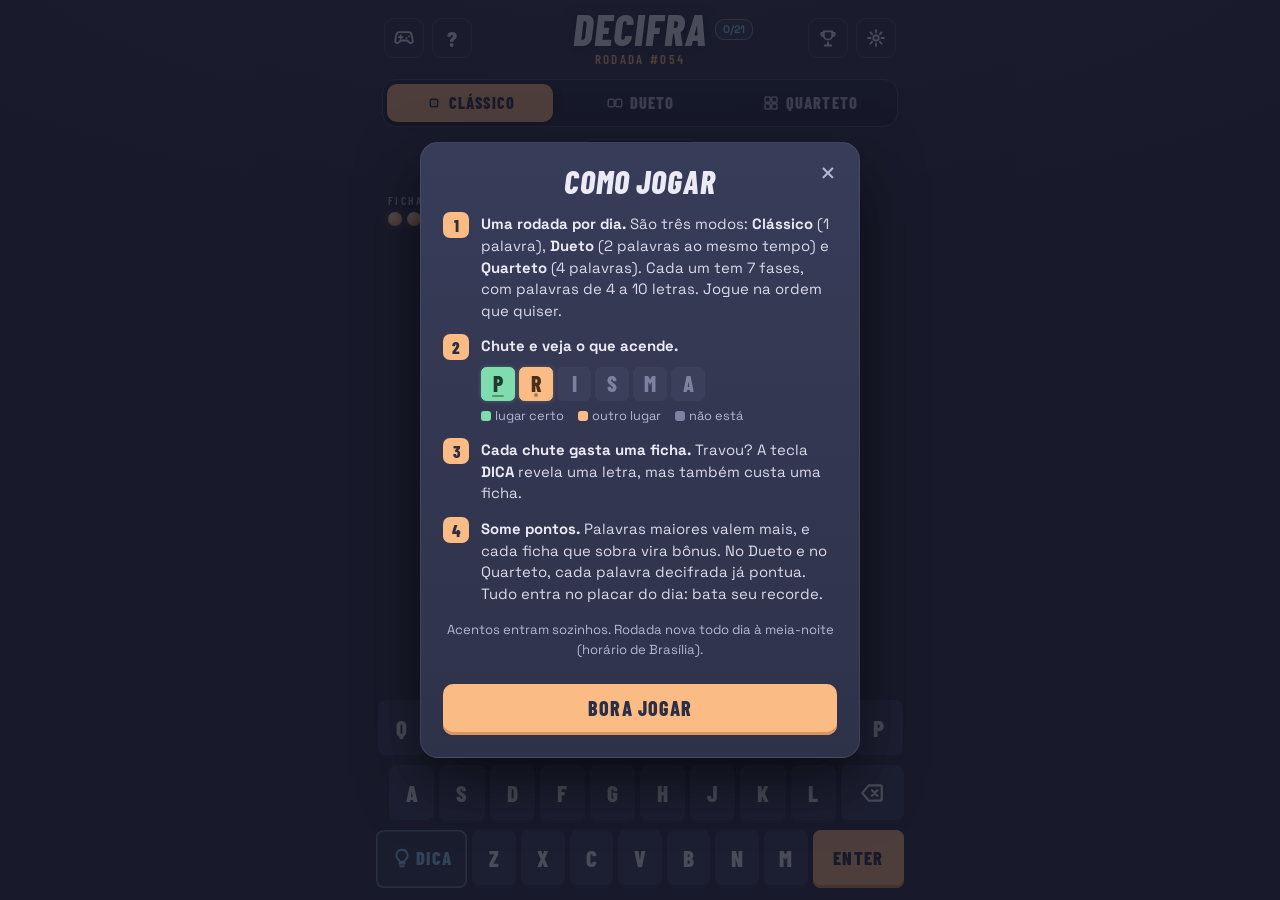
==== commit 2af15993: "Coleção de jogos: Conexões, Campo Minado e Cobrinha - Menu de jogos no topo de todas as páginas (bot" ====
--- a/index.html
+++ b/index.html
@@ -16,9 +16,10 @@
 <link rel="stylesheet" href="https://fonts.googleapis.com/css2?family=Barlow+Condensed:ital,wght@0,600;0,800;1,800&family=Space+Grotesk:wght@500;700&display=swap">
 <link rel="stylesheet" href="css/estilo.css">
 </head>
-<body>
+<body data-jogo="decifra">
 <header class="topo">
   <div class="topo-lado">
+    <button class="icone" id="btn-jogos" aria-label="Outros jogos"></button>
     <button class="icone" id="btn-ajuda" aria-label="Como jogar">?</button>
   </div>
   <div class="topo-centro">
@@ -133,5 +134,6 @@
 <script src="js/logica.js"></script>
 <script src="js/som.js"></script>
 <script src="js/app.js"></script>
+<script src="js/menu-jogos.js"></script>
 </body>
 </html>
--- a/css/estilo.css
+++ b/css/estilo.css
@@ -658,3 +658,36 @@
 .opcao-letras.limpa .marca { color: var(--certa-letra); }
 .opcao-letras.perdida .marca { color: var(--perdeu); }
 .opcao-letras.andando .marca { color: var(--neon); }
+
+/* Fim de fase sem pontuação: só o resultado, as fichas e o tempo */
+#res-pontos, .res-dia { display: none !important; }
+.res-pontos { margin: 12px 0 0; }
+.res-pontos span:empty { display: none; }
+
+/* ---------- Menu de jogos (todas as páginas) ---------- */
+.lista-jogos { display: grid; gap: 8px; }
+.cartao-jogo {
+  display: flex; align-items: center; gap: 14px;
+  padding: 12px 14px; border-radius: 14px;
+  background: rgba(36, 40, 62, .7); border: 1px solid var(--linha-borda);
+  color: var(--texto); text-decoration: none;
+  transition: border-color .15s, transform .15s;
+}
+.cartao-jogo:hover { border-color: var(--ouro); transform: translateY(-1px); }
+.cartao-jogo.atual { border-color: var(--ouro); box-shadow: inset 0 0 0 1px var(--ouro); }
+.icone-jogo { flex: none; width: 46px; height: 46px; border-radius: 12px; display: grid; place-items: center; background: var(--tecla); color: var(--ouro); }
+.icone-jogo svg { width: 26px; height: 26px; fill: none; stroke: currentColor; stroke-width: 1.8; stroke-linecap: round; stroke-linejoin: round; }
+.cartao-jogo:nth-child(2) .icone-jogo { color: var(--certa); }
+.cartao-jogo:nth-child(3) .icone-jogo { color: var(--neon); }
+.cartao-jogo:nth-child(4) .icone-jogo { color: #c4b0f5; }
+.texto-jogo { display: flex; flex-direction: column; gap: 2px; min-width: 0; }
+.texto-jogo strong { font-family: var(--fonte-placar); font-weight: 800; font-size: 1.3rem; letter-spacing: .03em; text-transform: uppercase; line-height: 1.05; }
+.texto-jogo small { font-size: .8rem; color: var(--texto-suave); }
+.seta-jogo { margin-left: auto; font-size: 1.4rem; color: var(--texto-suave); }
+.cartao-jogo.atual .seta-jogo { font-family: var(--fonte-placar); font-size: .75rem; font-weight: 800; letter-spacing: .12em; text-transform: uppercase; color: var(--ouro); }
+
+/* Painel com números (estatísticas dos jogos novos) */
+.numeros { display: grid; grid-template-columns: repeat(4, 1fr); gap: 6px; text-align: center; }
+.numeros > div { background: rgba(36, 40, 62, .7); border: 1px solid var(--linha-borda); border-radius: 10px; padding: 8px 4px; }
+.numeros strong { display: block; font-family: var(--fonte-placar); font-size: 1.9rem; font-weight: 800; line-height: 1; color: var(--ouro); }
+.numeros span { display: block; font-size: .66rem; text-transform: uppercase; letter-spacing: .06em; color: var(--texto-suave); margin-top: 4px; line-height: 1.25; }
